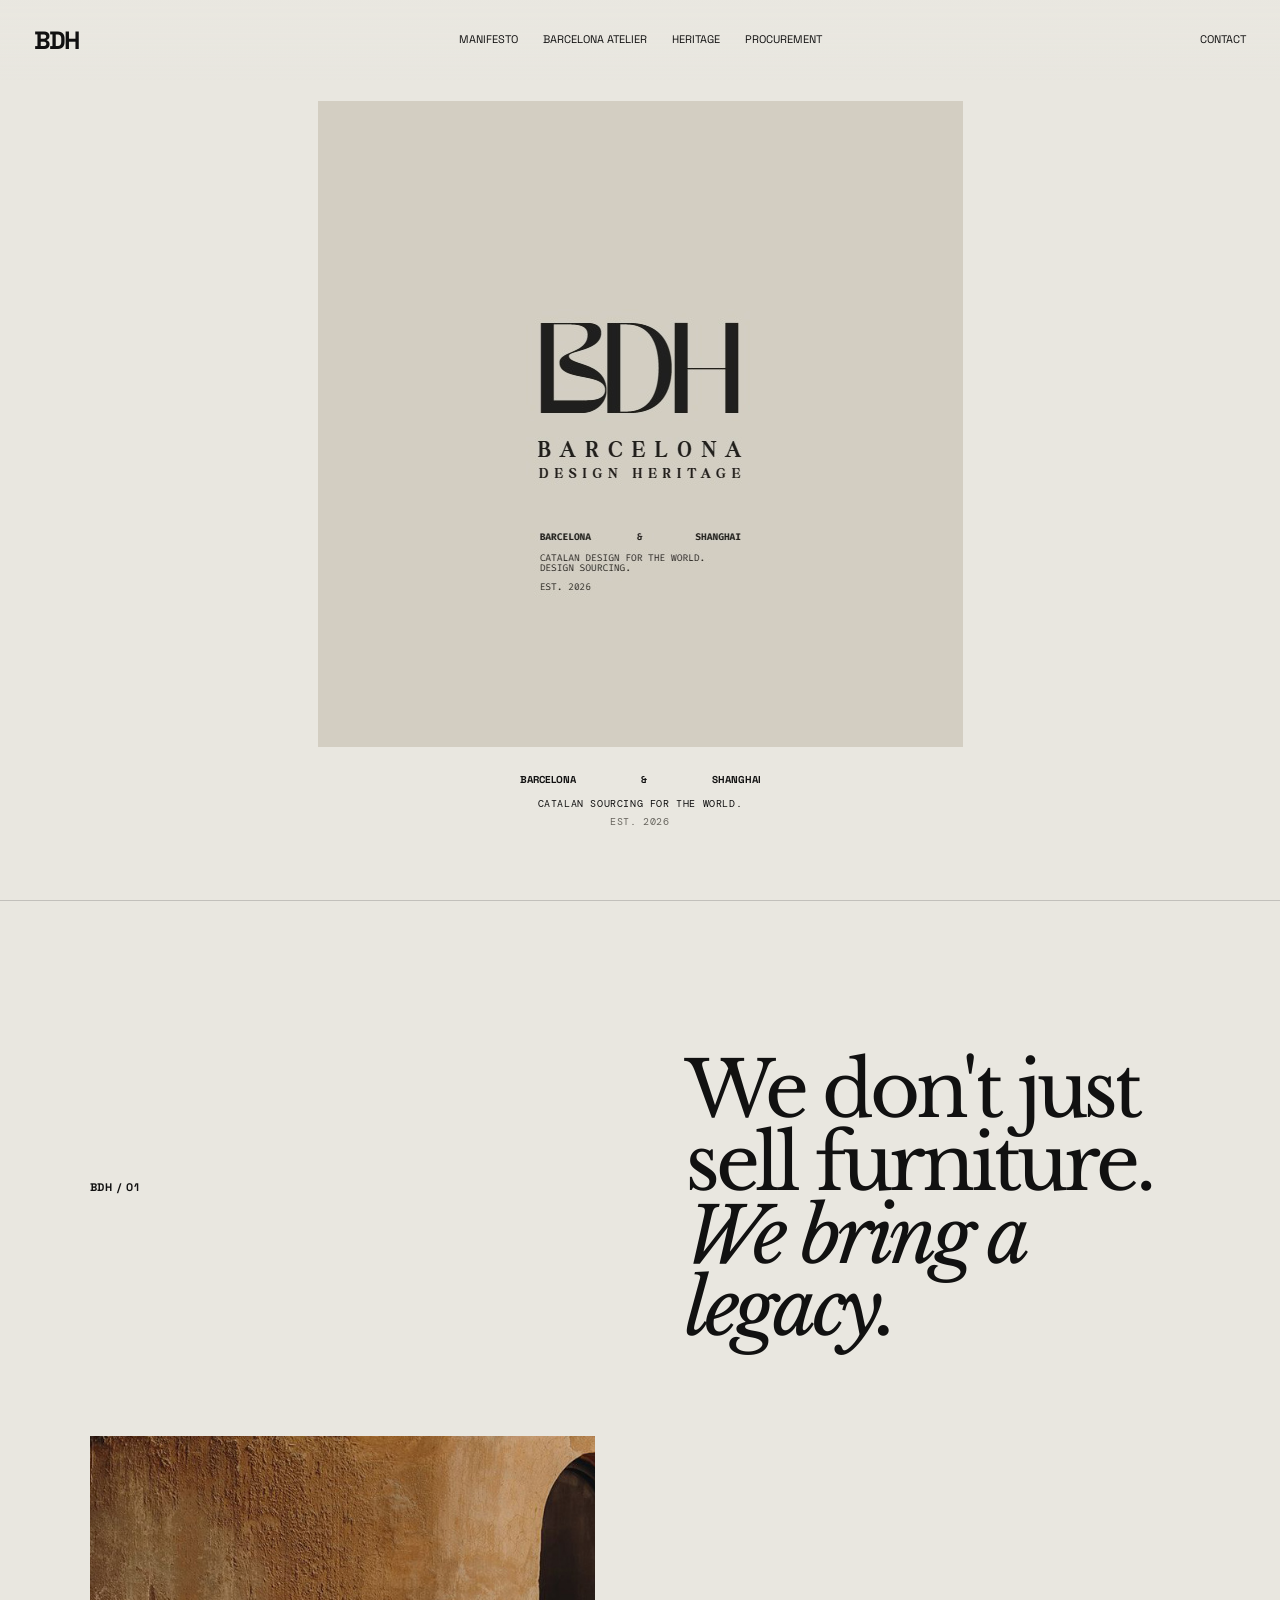
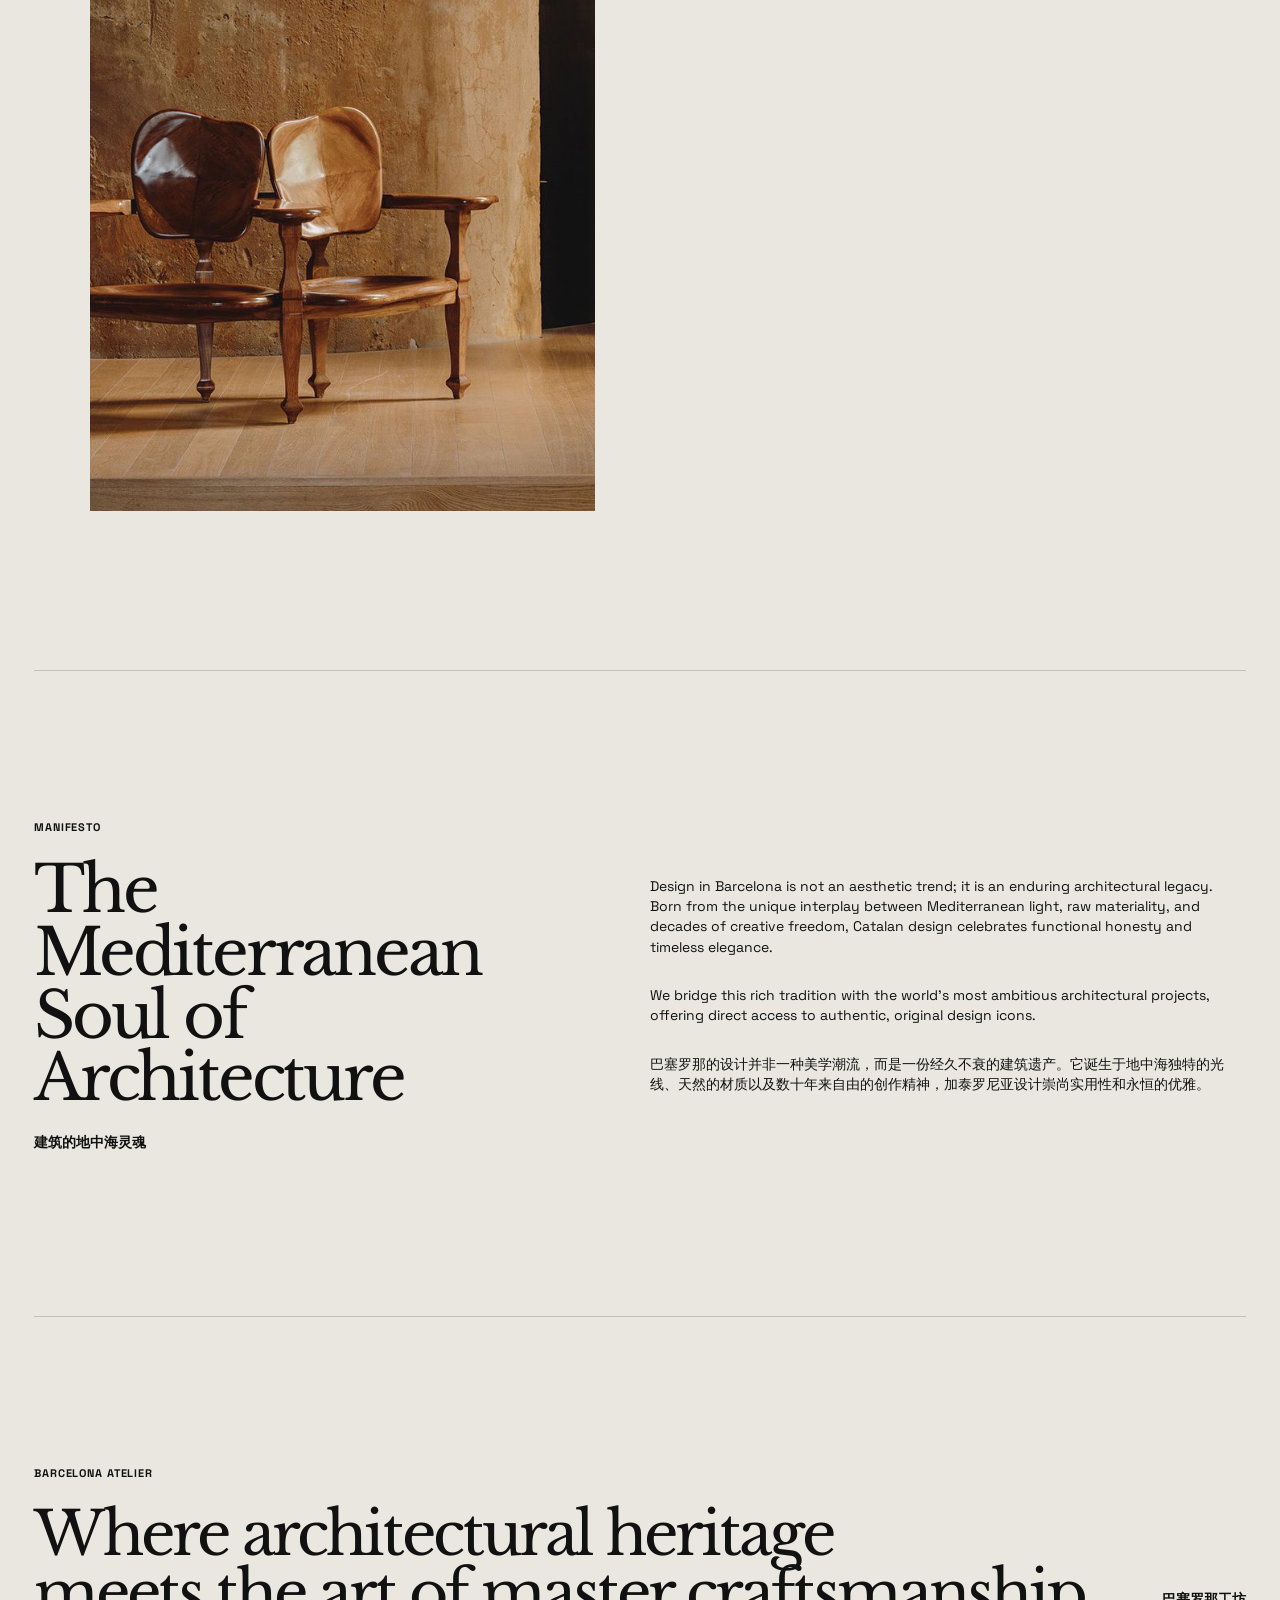
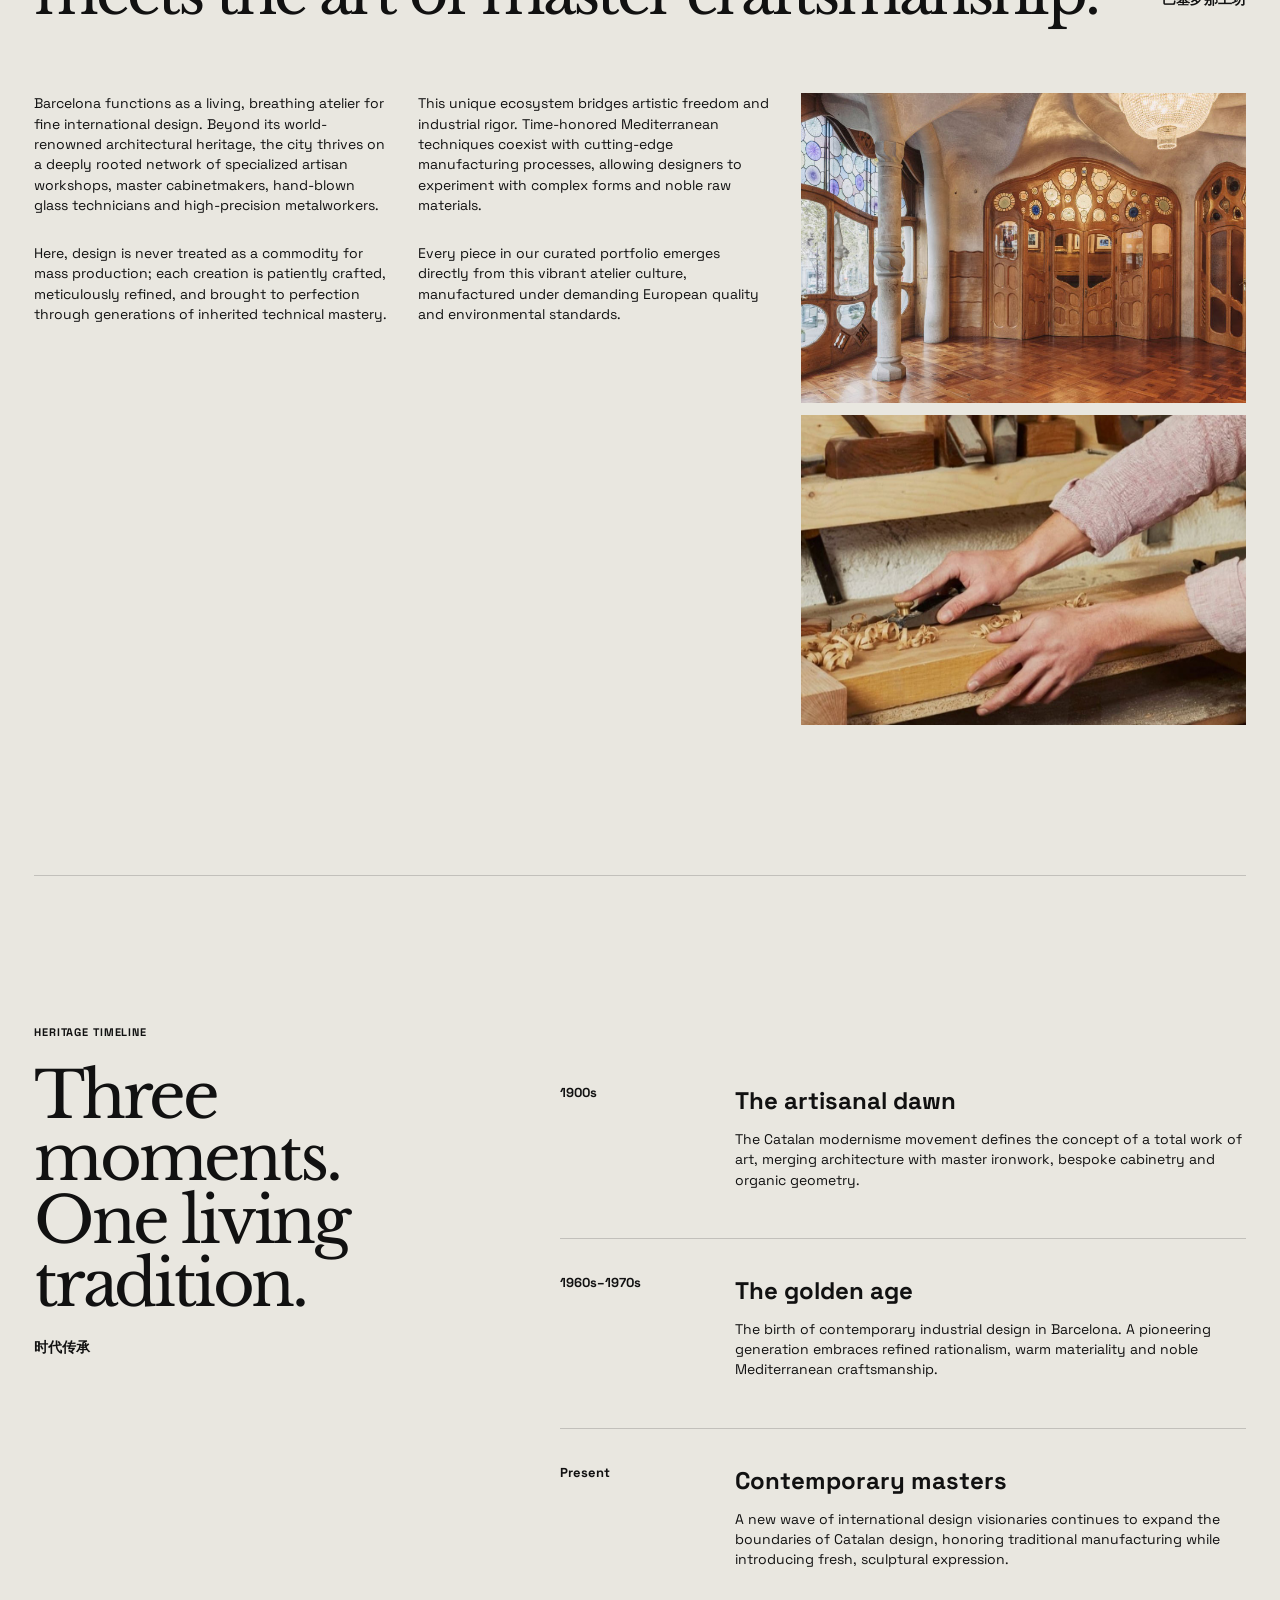
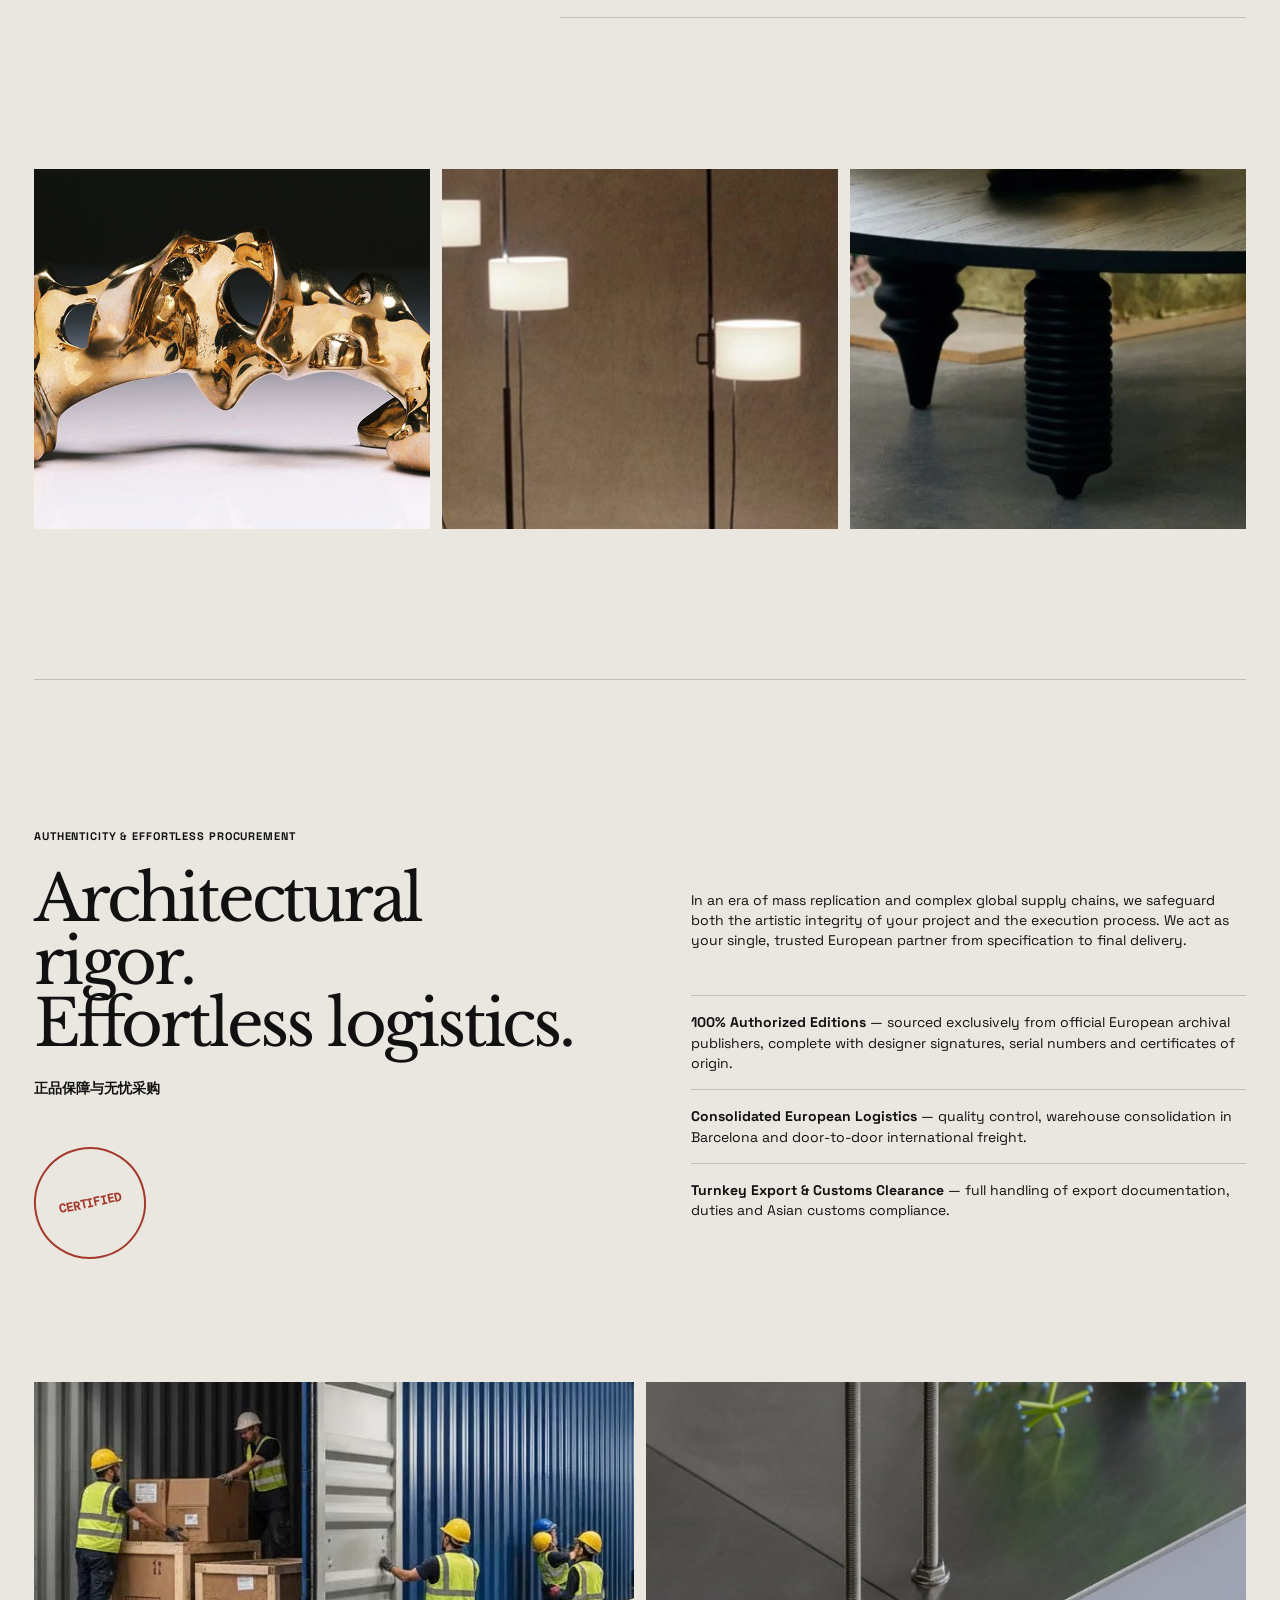
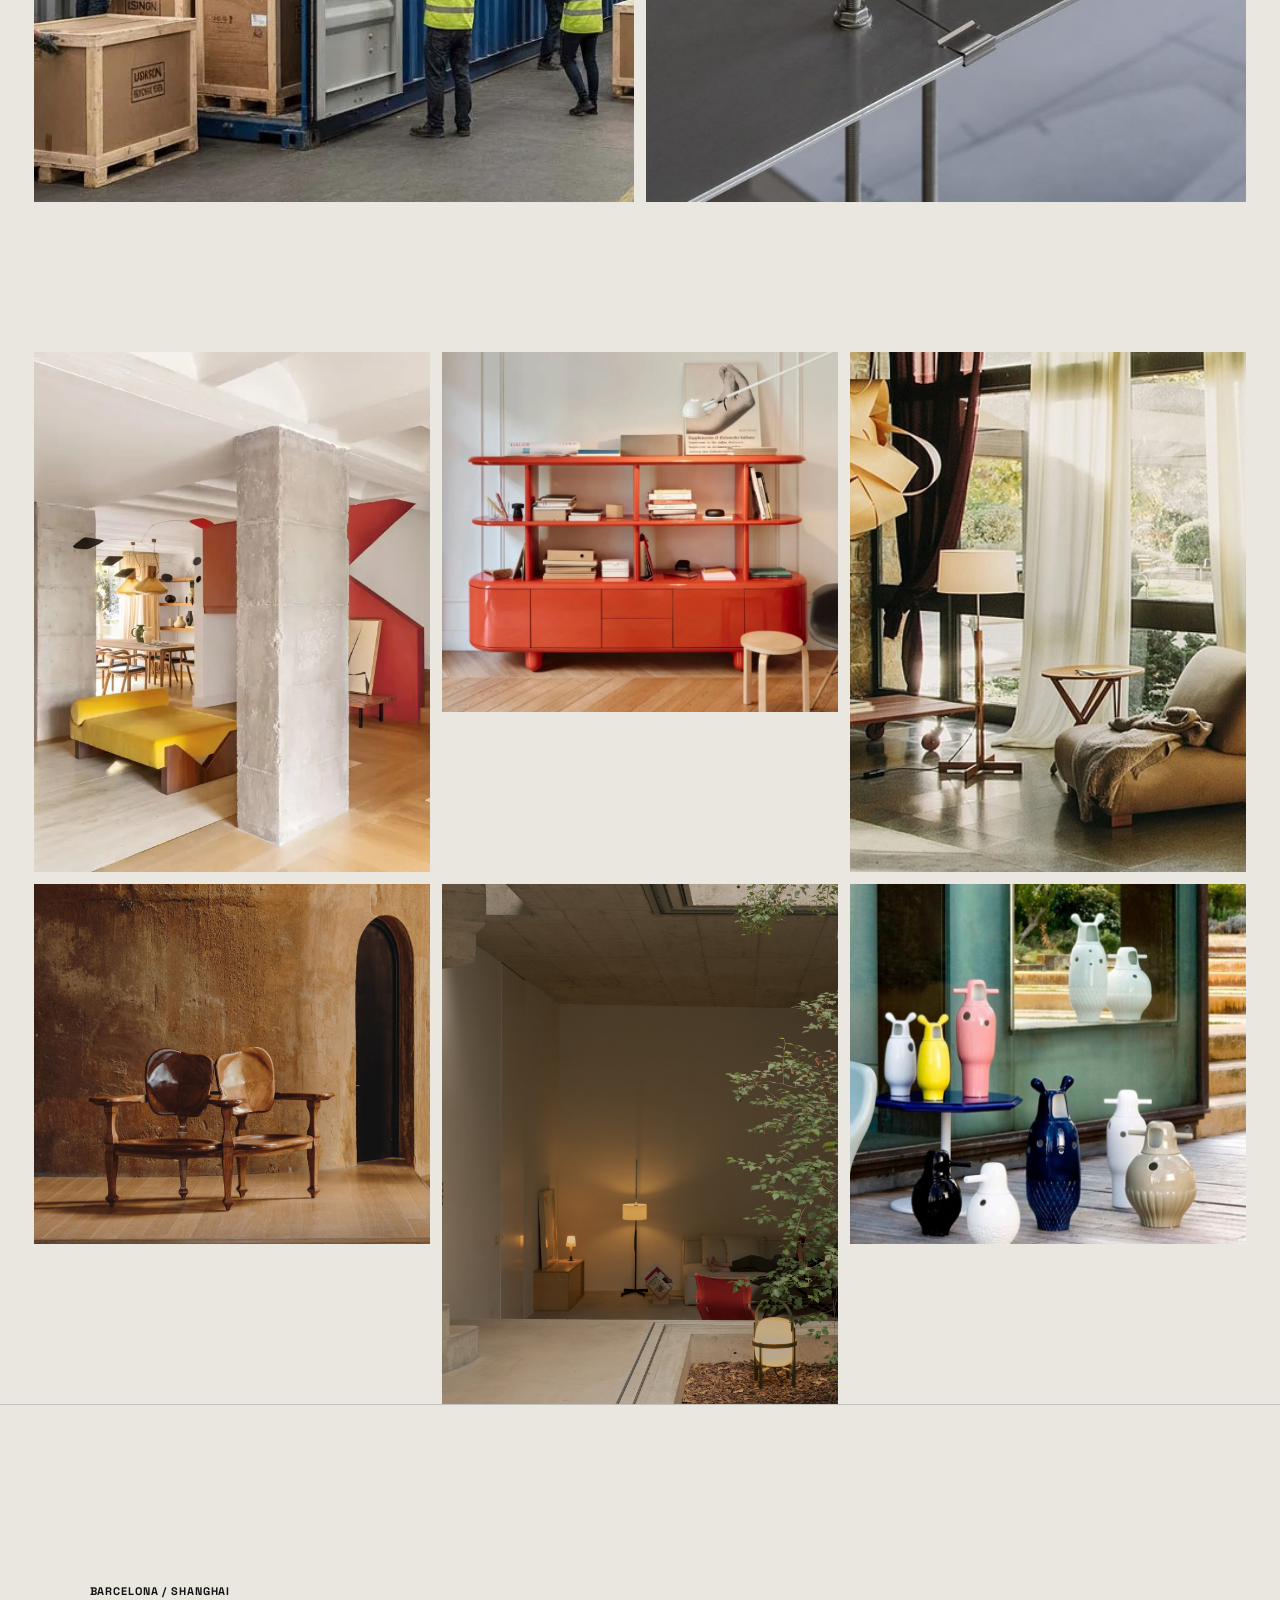
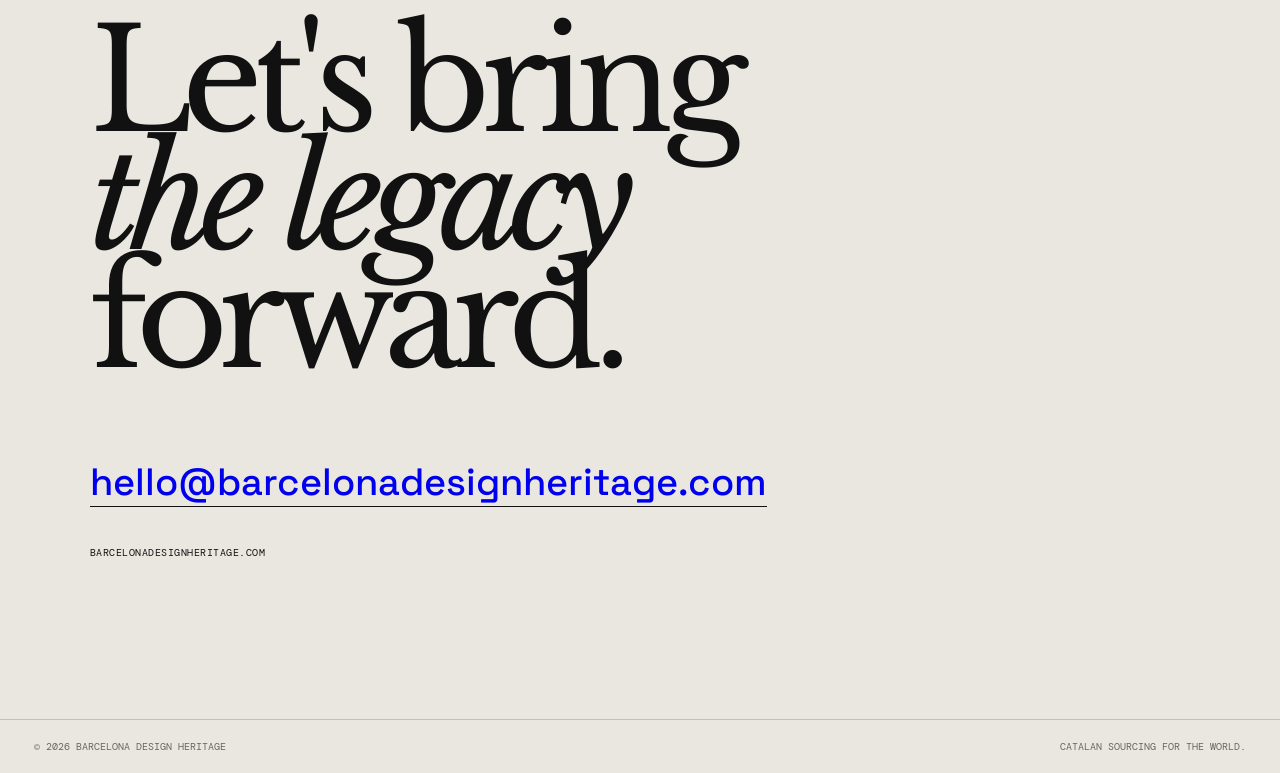
==== index.html @ 16dff4b0 "Add files via upload" ====
<!doctype html>
<html lang="en">
<head>
<meta charset="utf-8">
<meta name="viewport" content="width=device-width, initial-scale=1">
<meta name="description" content="Barcelona Design Heritage — Catalan sourcing for the world.">
<title>Barcelona Design Heritage</title>
<link rel="preconnect" href="https://fonts.googleapis.com">
<link rel="preconnect" href="https://fonts.gstatic.com" crossorigin>
<link href="https://fonts.googleapis.com/css2?family=DM+Mono:wght@400;500&family=Libre+Baskerville:wght@400&family=Space+Grotesk:wght@400;500;700&display=swap" rel="stylesheet">
<link rel="stylesheet" href="style.css">
</head>
<body>
<header class="nav">
  <a href="#top" class="nav-logo">BDH</a>
  <nav>
    <a href="#manifesto">Manifesto</a>
    <a href="#atelier">Barcelona Atelier</a>
    <a href="#heritage">Heritage</a>
    <a href="#procurement">Procurement</a>
  </nav>
  <a href="#contact" class="nav-contact">Contact</a>
</header>

<main id="top">
  <section class="hero">
    <div class="hero-lockup">
      <img src="images/bdh-logo.jpg" alt="Barcelona Design Heritage">
    </div>
    <div class="hero-meta">
      <span>BARCELONA</span><span>&</span><span>SHANGHAI</span>
    </div>
    <p class="hero-tagline">CATALAN SOURCING FOR THE WORLD.</p>
    <p class="hero-year">EST. 2026</p>
  </section>

  <section class="statement">
    <p class="kicker">BDH / 01</p>
    <h1>We don't just sell furniture.<br><em>We bring a legacy.</em></h1>
    <div class="statement-image">
      <img src="images/chairs.jpg" alt="Historic Catalan furniture in a warm architectural interior">
    </div>
  </section>

  <section id="manifesto" class="section split">
    <div class="section-title">
      <p class="kicker">MANIFESTO</p>
      <h2>The Mediterranean<br>Sou<span>l</span> of Architecture</h2>
      <p class="cn-title">建筑的地中海灵魂</p>
    </div>
    <div class="body-copy">
      <p>Design in Barcelona is not an aesthetic trend; it is an enduring architectural legacy. Born from the unique interplay between Mediterranean light, raw materiality, and decades of creative freedom, Catalan design celebrates functional honesty and timeless elegance.</p>
      <p>We bridge this rich tradition with the world's most ambitious architectural projects, offering direct access to authentic, original design icons.</p>
      <p class="cn">巴塞罗那的设计并非一种美学潮流，而是一份经久不衰的建筑遗产。它诞生于地中海独特的光线、天然的材质以及数十年来自由的创作精神，加泰罗尼亚设计崇尚实用性和永恒的优雅。</p>
    </div>
  </section>

  <section id="atelier" class="section atelier">
    <div class="atelier-head">
      <div>
        <p class="kicker">BARCELONA ATELIER</p>
        <h2>Where architectural heritage<br>meets the art of master craftsmanship.</h2>
      </div>
      <p class="cn-title">巴塞罗那工坊</p>
    </div>
    <div class="atelier-grid">
      <div class="atelier-copy">
        <p>Barcelona functions as a living, breathing atelier for fine international design. Beyond its world-renowned architectural heritage, the city thrives on a deeply rooted network of specialized artisan workshops, master cabinetmakers, hand-blown glass technicians and high-precision metalworkers.</p>
        <p>Here, design is never treated as a commodity for mass production; each creation is patiently crafted, meticulously refined, and brought to perfection through generations of inherited technical mastery.</p>
      </div>
      <div class="atelier-copy">
        <p>This unique ecosystem bridges artistic freedom and industrial rigor. Time-honored Mediterranean techniques coexist with cutting-edge manufacturing processes, allowing designers to experiment with complex forms and noble raw materials.</p>
        <p>Every piece in our curated portfolio emerges directly from this vibrant atelier culture, manufactured under demanding European quality and environmental standards.</p>
      </div>
      <div class="atelier-images">
        <img src="images/atelier.jpg" alt="Barcelona architectural heritage">
        <img src="images/craftsmanship.jpg" alt="Traditional woodworking craftsmanship">
      </div>
    </div>
  </section>

  <section id="heritage" class="section heritage">
    <div class="section-title">
      <p class="kicker">HERITAGE TIMELINE</p>
      <h2>Three moments.<br>One living tradition.</h2>
      <p class="cn-title">时代传承</p>
    </div>
    <div class="timeline">
      <article><strong>1900s</strong><div><h3>The artisanal dawn</h3><p>The Catalan modernisme movement defines the concept of a total work of art, merging architecture with master ironwork, bespoke cabinetry and organic geometry.</p></div></article>
      <article><strong>1960s–1970s</strong><div><h3>The golden age</h3><p>The birth of contemporary industrial design in Barcelona. A pioneering generation embraces refined rationalism, warm materiality and noble Mediterranean craftsmanship.</p></div></article>
      <article><strong>Present</strong><div><h3>Contemporary masters</h3><p>A new wave of international design visionaries continues to expand the boundaries of Catalan design, honoring traditional manufacturing while introducing fresh, sculptural expression.</p></div></article>
    </div>
    <div class="heritage-images">
      <img src="images/heritage-gold.jpg" alt="Sculptural contemporary design">
      <img src="images/heritage-lamps.jpg" alt="Classic Barcelona lighting">
      <img src="images/heritage-table.jpg" alt="Contemporary Catalan furniture">
    </div>
  </section>

  <section id="procurement" class="section procurement">
    <div class="procurement-title">
      <p class="kicker">AUTHENTICITY & EFFORTLESS PROCUREMENT</p>
      <h2>Architectural rigor.<br>Effortless logistics.</h2>
      <p class="cn-title">正品保障与无忧采购</p>
      <span class="certified">CERTIFIED</span>
    </div>
    <div class="procurement-copy">
      <p>In an era of mass replication and complex global supply chains, we safeguard both the artistic integrity of your project and the execution process. We act as your single, trusted European partner from specification to final delivery.</p>
      <ul>
        <li><b>100% Authorized Editions</b> — sourced exclusively from official European archival publishers, complete with designer signatures, serial numbers and certificates of origin.</li>
        <li><b>Consolidated European Logistics</b> — quality control, warehouse consolidation in Barcelona and door-to-door international freight.</li>
        <li><b>Turnkey Export & Customs Clearance</b> — full handling of export documentation, duties and Asian customs compliance.</li>
      </ul>
    </div>
    <div class="procurement-images">
      <img src="images/logistics.jpg" alt="International logistics and shipping">
      <img src="images/procurement-detail.jpg" alt="Architectural product detail">
    </div>
  </section>

  <section class="gallery">
    <div class="gallery-item tall"><img src="images/interior-01.jpg" alt="Barcelona interior"></div>
    <div class="gallery-item"><img src="images/interior-04.jpg" alt="Catalan furniture"></div>
    <div class="gallery-item tall"><img src="images/interior-03.jpg" alt="Mediterranean interior"></div>
    <div class="gallery-item"><img src="images/interior-05.jpg" alt="Contemporary interior"></div>
    <div class="gallery-item tall"><img src="images/interior-06.jpg" alt="Residential interior"></div>
    <div class="gallery-item"><img src="images/vases.jpg" alt="Catalan design objects"></div>
  </section>

  <section id="contact" class="contact">
    <p class="kicker">BARCELONA / SHANGHAI</p>
    <h2>Let's bring<br><em>the legacy</em><br>forward.</h2>
    <a class="email" href="mailto:hello@barcelonadesignheritage.com">hello@barcelonadesignheritage.com</a>
    <p class="domain">BARCELONADESIGNHERITAGE.COM</p>
  </section>
</main>

<footer>
  <span>© 2026 Barcelona Design Heritage</span>
  <span>Catalan sourcing for the world.</span>
</footer>
</body>
</html>
---- style.css ----
@import url('https://fonts.googleapis.com/css2?family=DM+Mono:wght@400;500&family=Libre+Baskerville:ital@0;1&family=Space+Grotesk:wght@400;500;700&display=swap');
:root{--paper:#e9e7e0;--ink:#111;--muted:#696760;--line:rgba(17,17,17,.18);--red:#a53a2c;--max:1400px}
*{box-sizing:border-box}html{scroll-behavior:smooth}body{margin:0;background:var(--paper);color:var(--ink);font-family:"Space Grotesk",Arial,sans-serif;font-size:14px;line-height:1.45}.nav{position:fixed;z-index:20;top:0;left:0;right:0;display:grid;grid-template-columns:1fr auto 1fr;align-items:center;padding:22px 34px;font-size:11px;text-transform:uppercase;background:linear-gradient(var(--paper),rgba(233,231,224,.82),transparent)}.nav-logo{font-weight:700;font-size:25px;letter-spacing:-.09em}.nav nav{display:flex;gap:25px}.nav a{color:inherit;text-decoration:none}.nav-contact{justify-self:end}.hero{min-height:100svh;display:flex;flex-direction:column;align-items:center;justify-content:center;padding:80px 24px 50px}.hero-lockup img{display:block;width:min(645px,88vw);mix-blend-mode:multiply}.hero-meta{display:flex;gap:65px;margin-top:26px;font-weight:700;font-size:10px}.hero-tagline,.hero-year{font-family:"DM Mono",monospace;font-size:10px;letter-spacing:.06em;margin:10px 0 0}.hero-year{color:var(--muted);margin-top:3px}.statement{min-height:100svh;padding:12vw 7vw;display:grid;grid-template-columns:1fr 1fr;gap:7vw;align-items:center;border-top:1px solid var(--line)}.kicker{font:700 11px/1.2 "Space Grotesk",sans-serif;letter-spacing:.08em;margin:0 0 25px}.statement h1{font:400 clamp(44px,6vw,92px)/.95 "Libre Baskerville",serif;letter-spacing:-.055em;margin:0}.statement h1 em,.contact h2 em{font-style:italic}.statement-image img{width:100%;height:min(75vh,760px);object-fit:cover}.section{width:min(var(--max),calc(100% - 68px));margin:auto;padding:150px 0;border-top:1px solid var(--line)}.split{display:grid;grid-template-columns:.9fr 1.1fr;gap:10vw}.section-title h2,.atelier-head h2,.procurement-title h2{font:400 clamp(42px,5vw,74px)/.98 "Libre Baskerville",serif;letter-spacing:-.05em;margin:0}.cn-title{font-weight:700;margin-top:22px}.body-copy{max-width:660px;padding-top:55px}.body-copy p,.atelier-copy p,.procurement-copy p{margin:0 0 28px}.cn{font-family:Arial,sans-serif}.atelier-head{display:flex;justify-content:space-between;gap:30px;align-items:flex-end;margin-bottom:70px}.atelier-head h2{font-size:clamp(40px,4.7vw,70px)}.atelier-grid{display:grid;grid-template-columns:1fr 1fr 1.25fr;gap:28px}.atelier-images{display:grid;gap:12px}.atelier-images img{width:100%;height:310px;object-fit:cover}.heritage{display:grid;grid-template-columns:.75fr 1.25fr;gap:9vw}.timeline{padding-top:58px}.timeline article{display:grid;grid-template-columns:150px 1fr;gap:25px;padding:0 0 48px;border-bottom:1px solid var(--line);margin-bottom:35px}.timeline strong{font-size:13px}.timeline h3{font-size:24px;margin:0 0 10px}.timeline p{margin:0;max-width:650px}.heritage-images{grid-column:1/-1;display:grid;grid-template-columns:1fr 1fr 1fr;gap:12px}.heritage-images img{width:100%;height:360px;object-fit:cover}.procurement{display:grid;grid-template-columns:1fr 1fr;gap:8vw;position:relative}.procurement-title{position:relative}.procurement-copy{padding-top:60px}.procurement-copy ul{list-style:none;padding:0;margin:45px 0 0}.procurement-copy li{padding:16px 0;border-top:1px solid var(--line)}.certified{display:inline-grid;place-items:center;border:2px solid var(--red);color:var(--red);width:112px;height:112px;border-radius:50%;font:700 12px "DM Mono",monospace;transform:rotate(-12deg);margin-top:35px}.procurement-images{grid-column:1/-1;display:grid;grid-template-columns:1fr 1fr;gap:12px;margin-top:20px}.procurement-images img{width:100%;height:420px;object-fit:cover}.gallery{display:grid;grid-template-columns:repeat(3,1fr);gap:12px;padding:0 34px}.gallery-item img{width:100%;height:360px;object-fit:cover;display:block}.gallery-item.tall img{height:520px}.contact{padding:180px 7vw 150px;border-top:1px solid var(--line)}.contact h2{font:400 clamp(68px,11vw,165px)/.84 "Libre Baskerville",serif;letter-spacing:-.07em;margin:0 0 80px}.email{font:500 clamp(20px,3vw,38px) "Space Grotesk",sans-serif;text-decoration:none;border-bottom:1px solid var(--ink)}.domain{font:10px "DM Mono",monospace;margin-top:40px;letter-spacing:.05em}footer{display:flex;justify-content:space-between;border-top:1px solid var(--line);padding:20px 34px;font:10px "DM Mono",monospace;color:var(--muted);text-transform:uppercase}
@media(max-width:800px){.nav{grid-template-columns:1fr auto;padding:17px 18px}.nav nav{display:none}.statement,.split,.heritage,.procurement{grid-template-columns:1fr}.statement{padding:100px 18px;min-height:auto}.statement-image{order:2}.statement-image img{height:70vh}.section{width:calc(100% - 36px);padding:100px 0}.body-copy,.procurement-copy{padding-top:35px}.atelier-grid{grid-template-columns:1fr}.atelier-head{display:block;margin-bottom:45px}.atelier-images{grid-row:auto}.heritage-images{grid-template-columns:1fr 1fr}.heritage-images img{height:280px}.heritage-images img:last-child{grid-column:1/-1;height:360px}.procurement-images{grid-template-columns:1fr}.procurement-images img{height:300px}.gallery{grid-template-columns:1fr 1fr;padding:0 18px}.gallery-item img,.gallery-item.tall img{height:300px}.contact{padding:120px 18px}.contact h2{margin-bottom:55px}footer{padding:18px;display:block}footer span{display:block;margin:4px 0}}
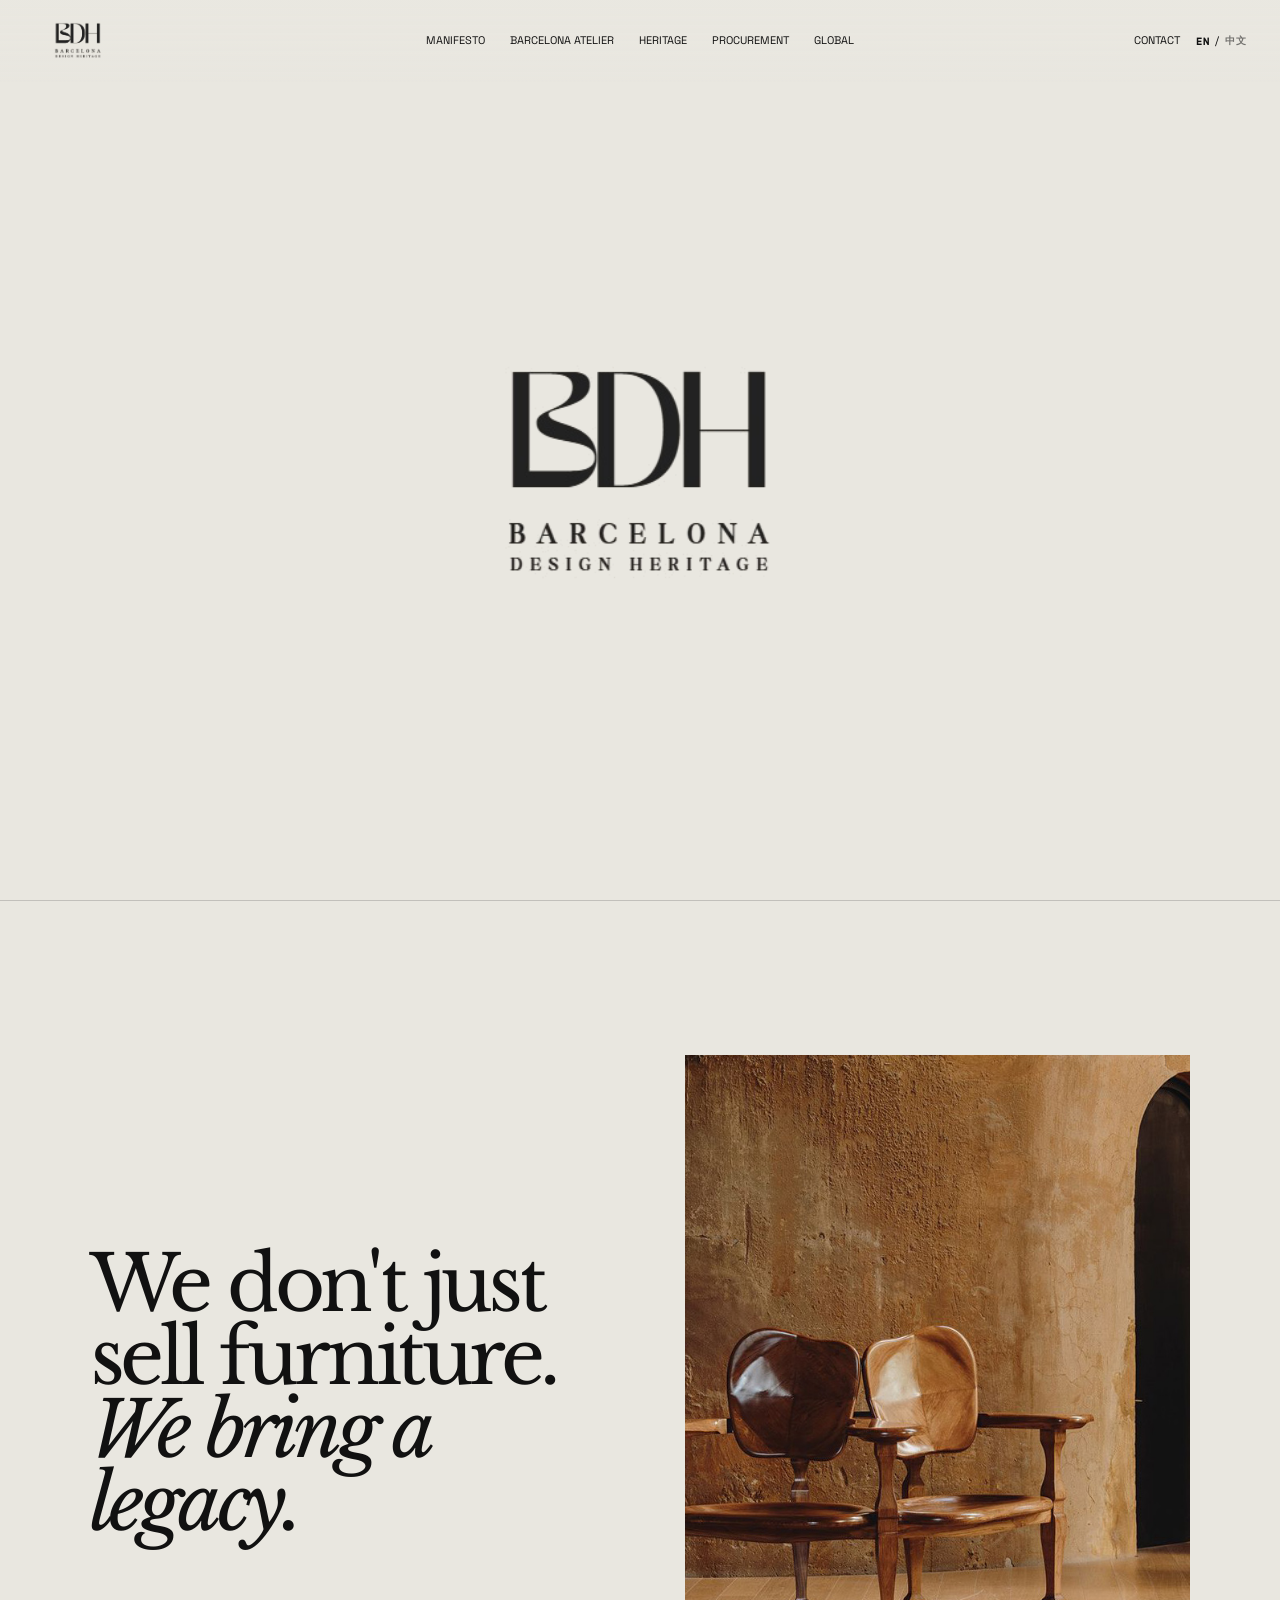
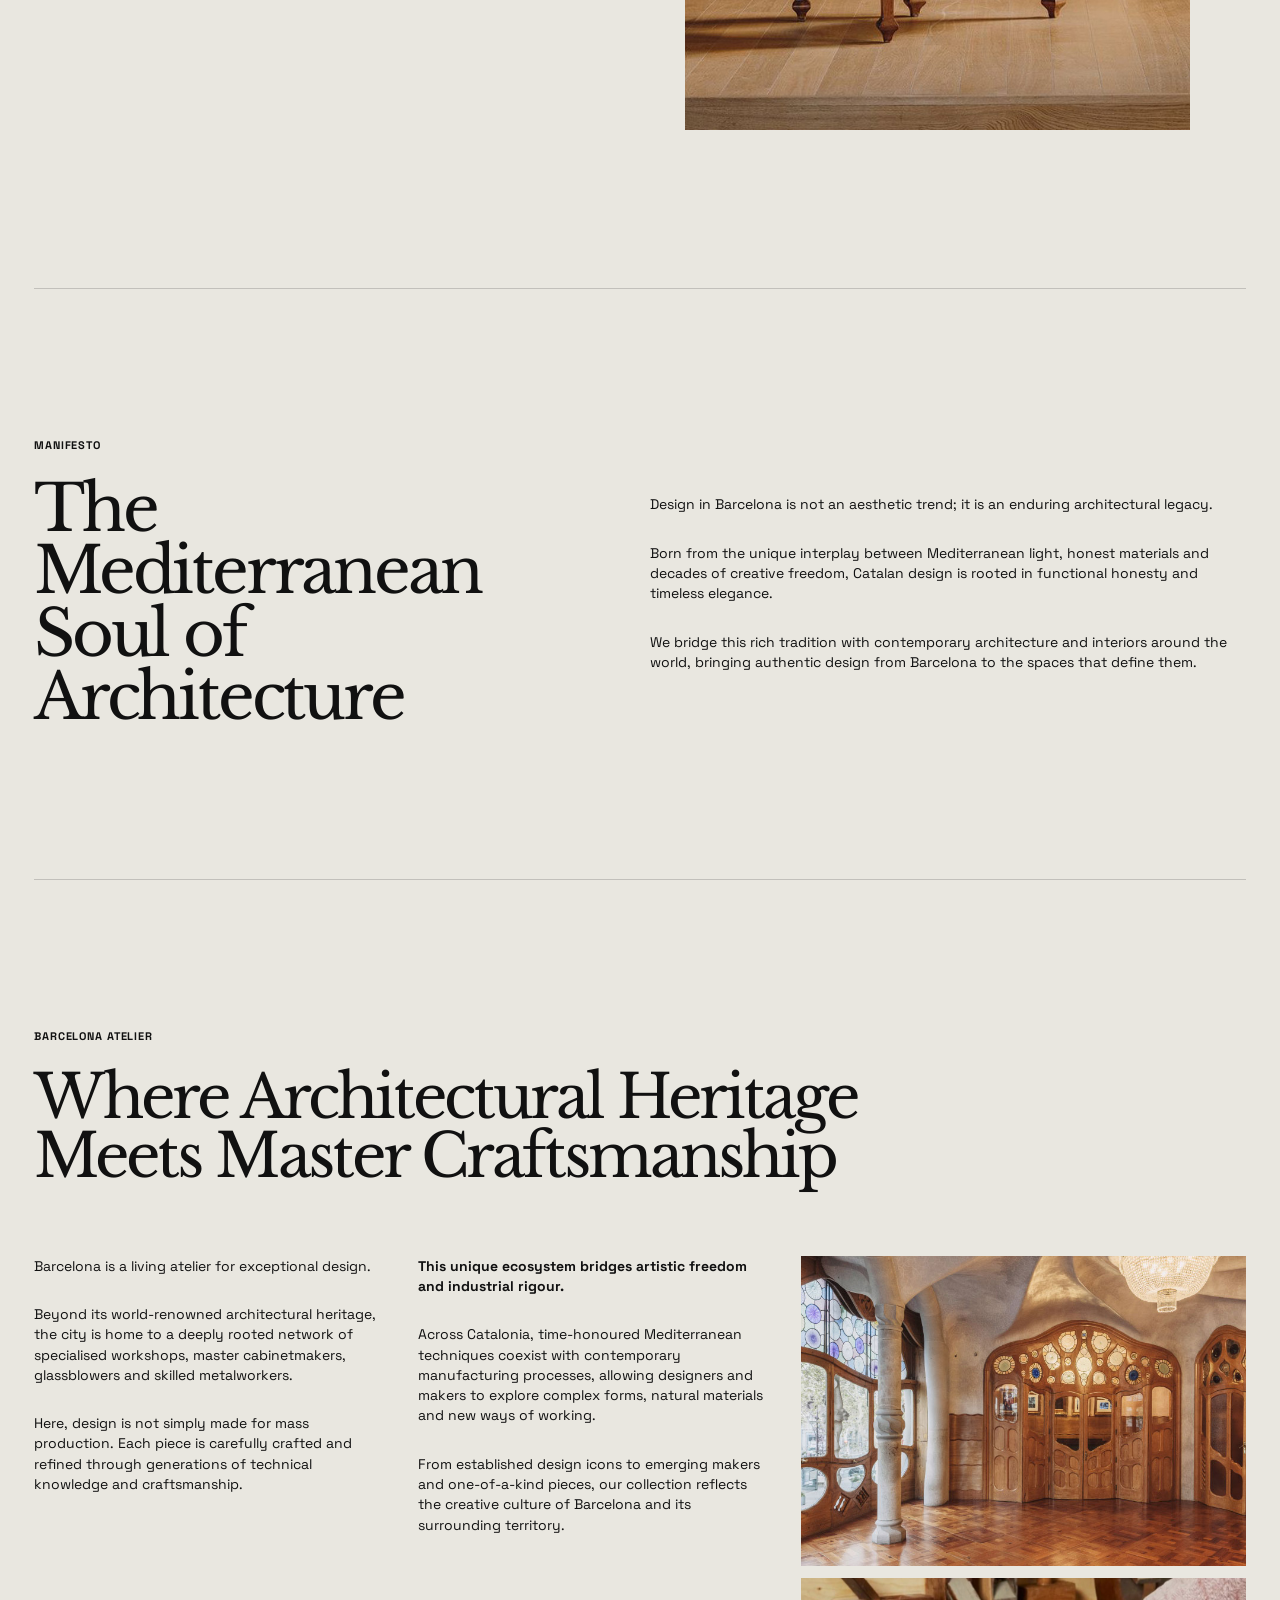
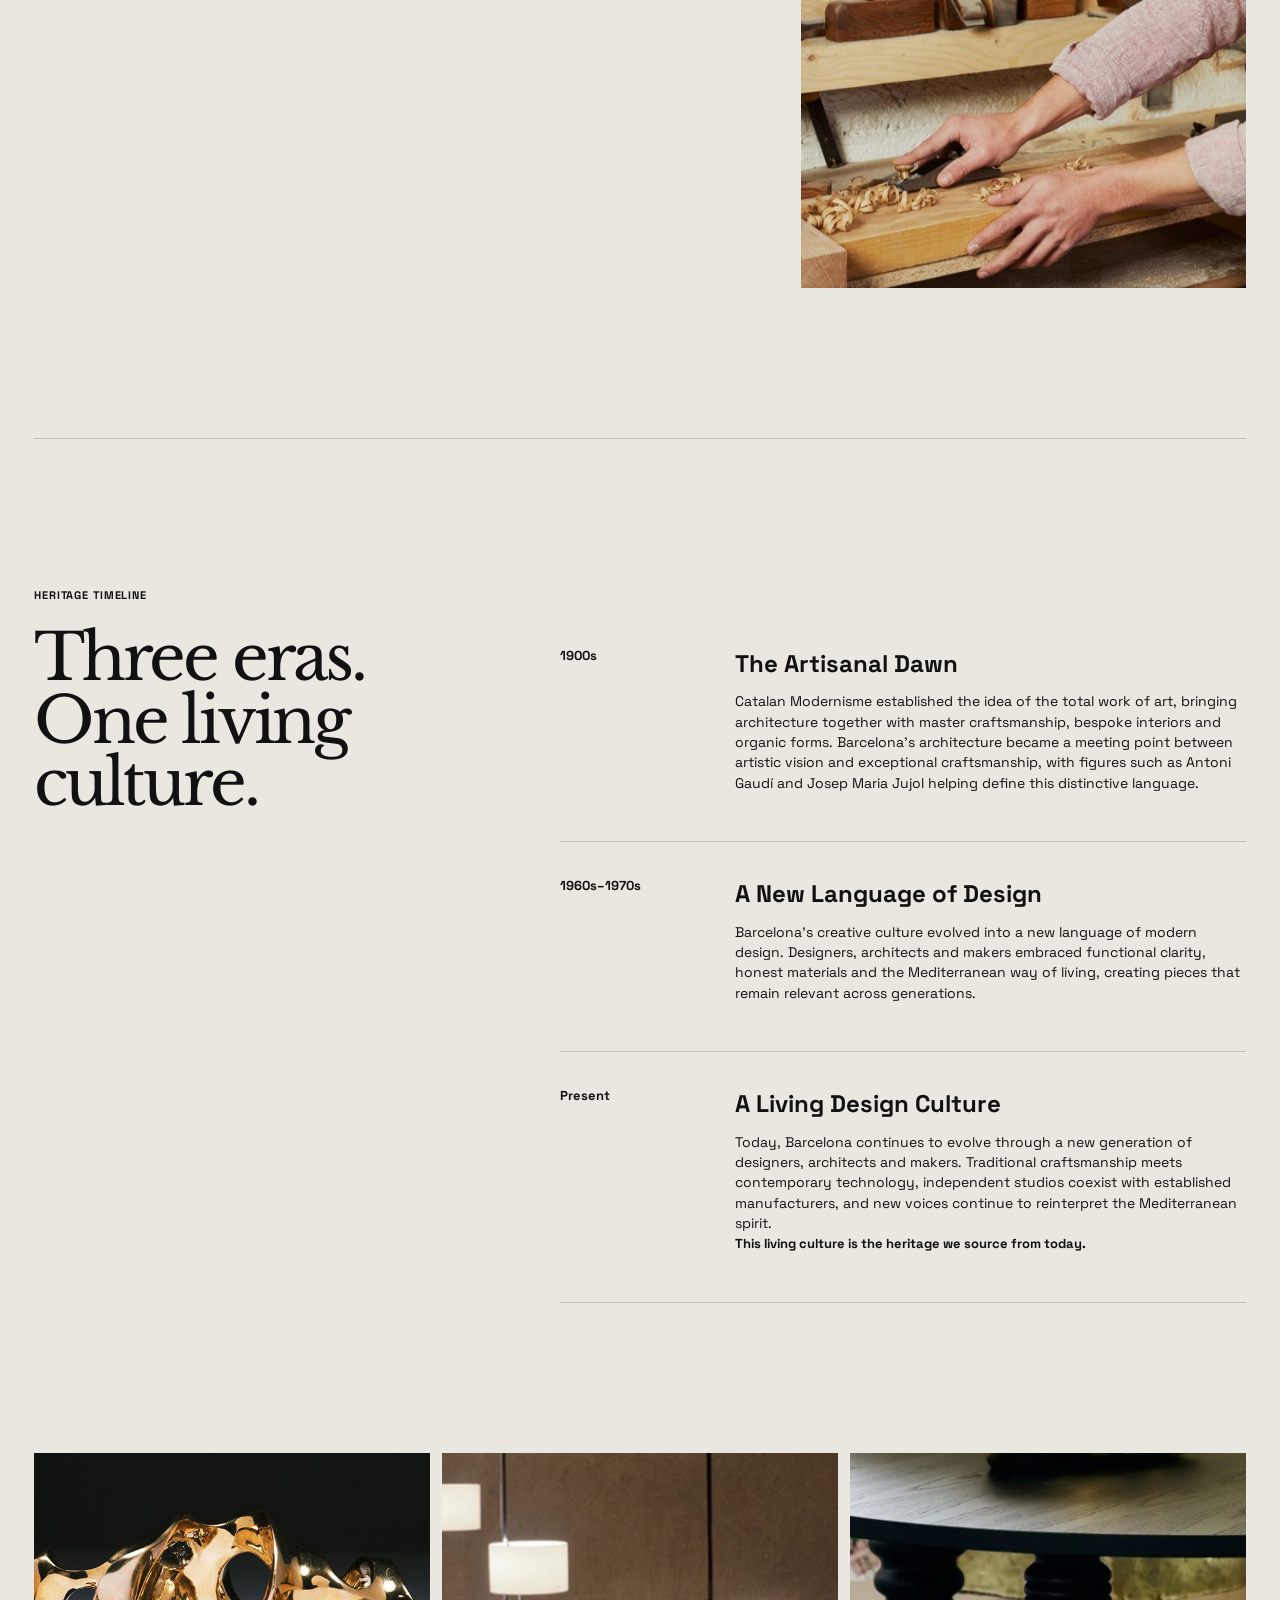
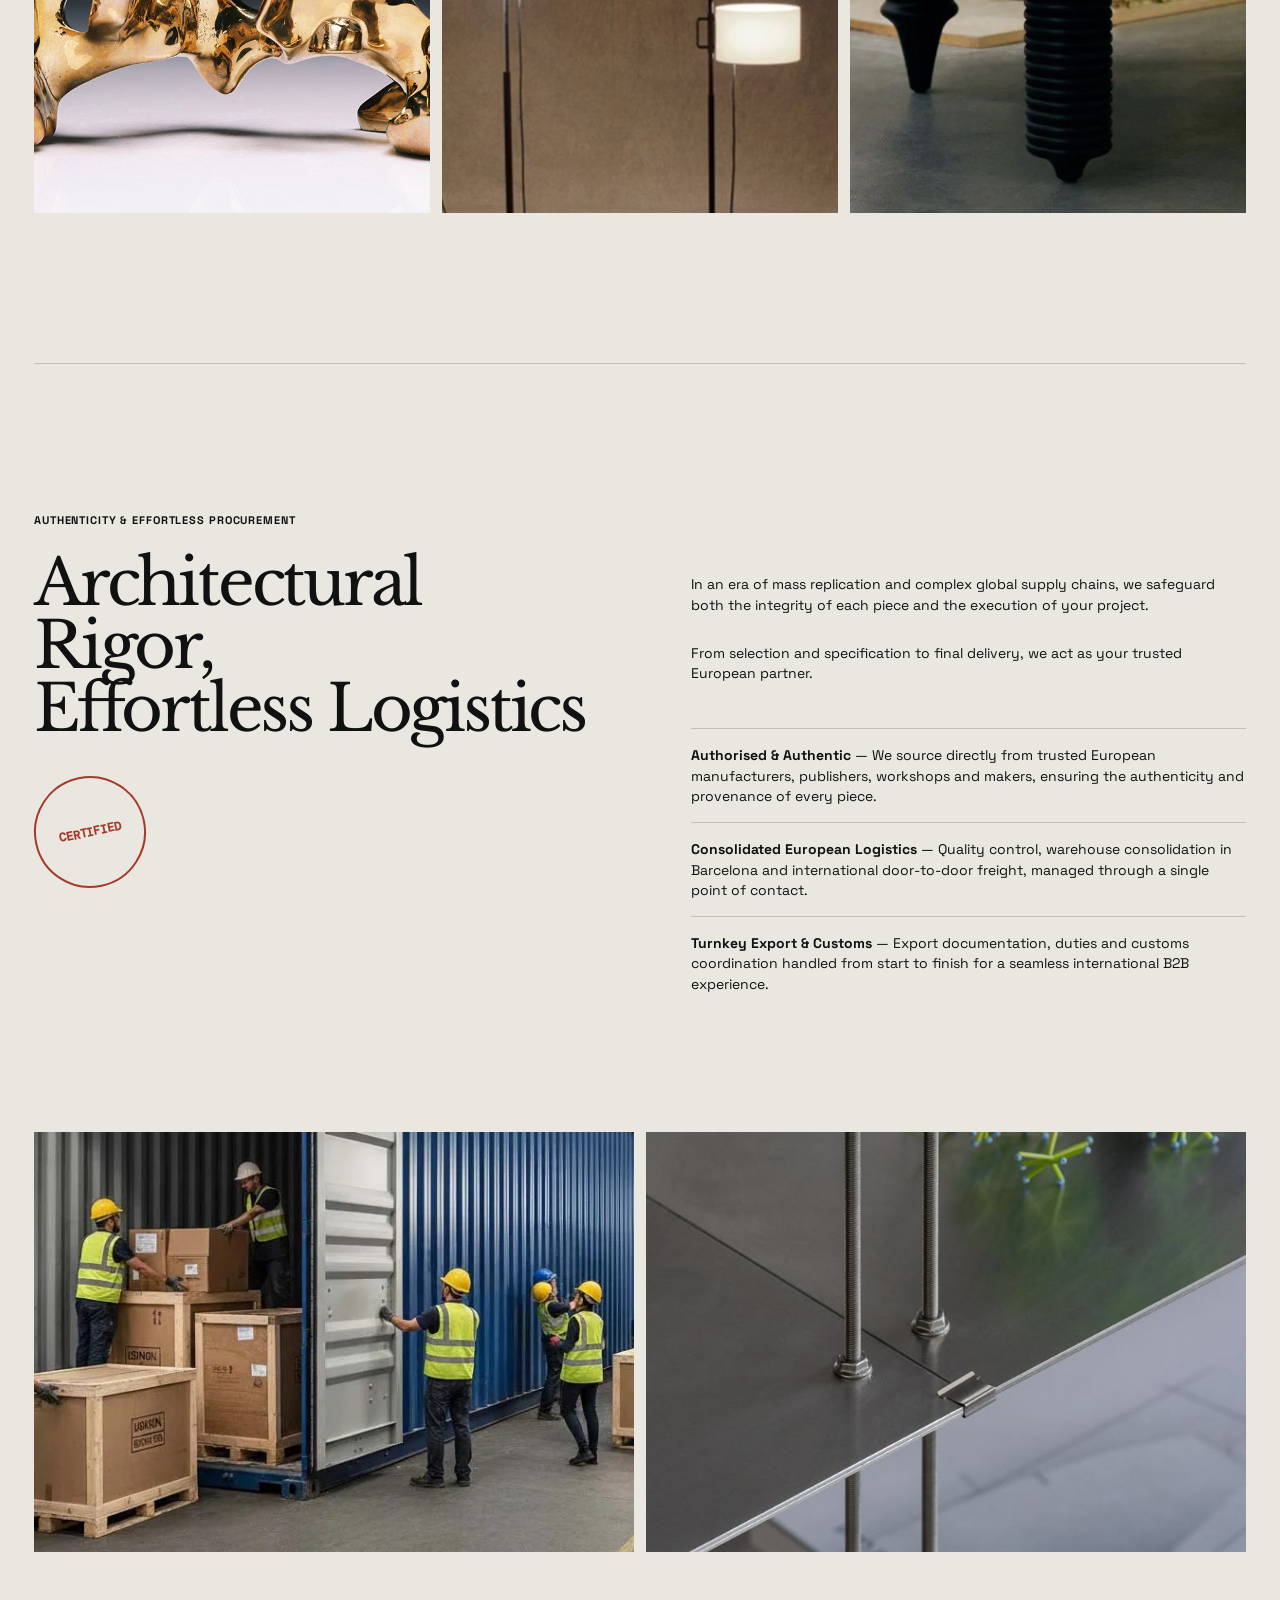
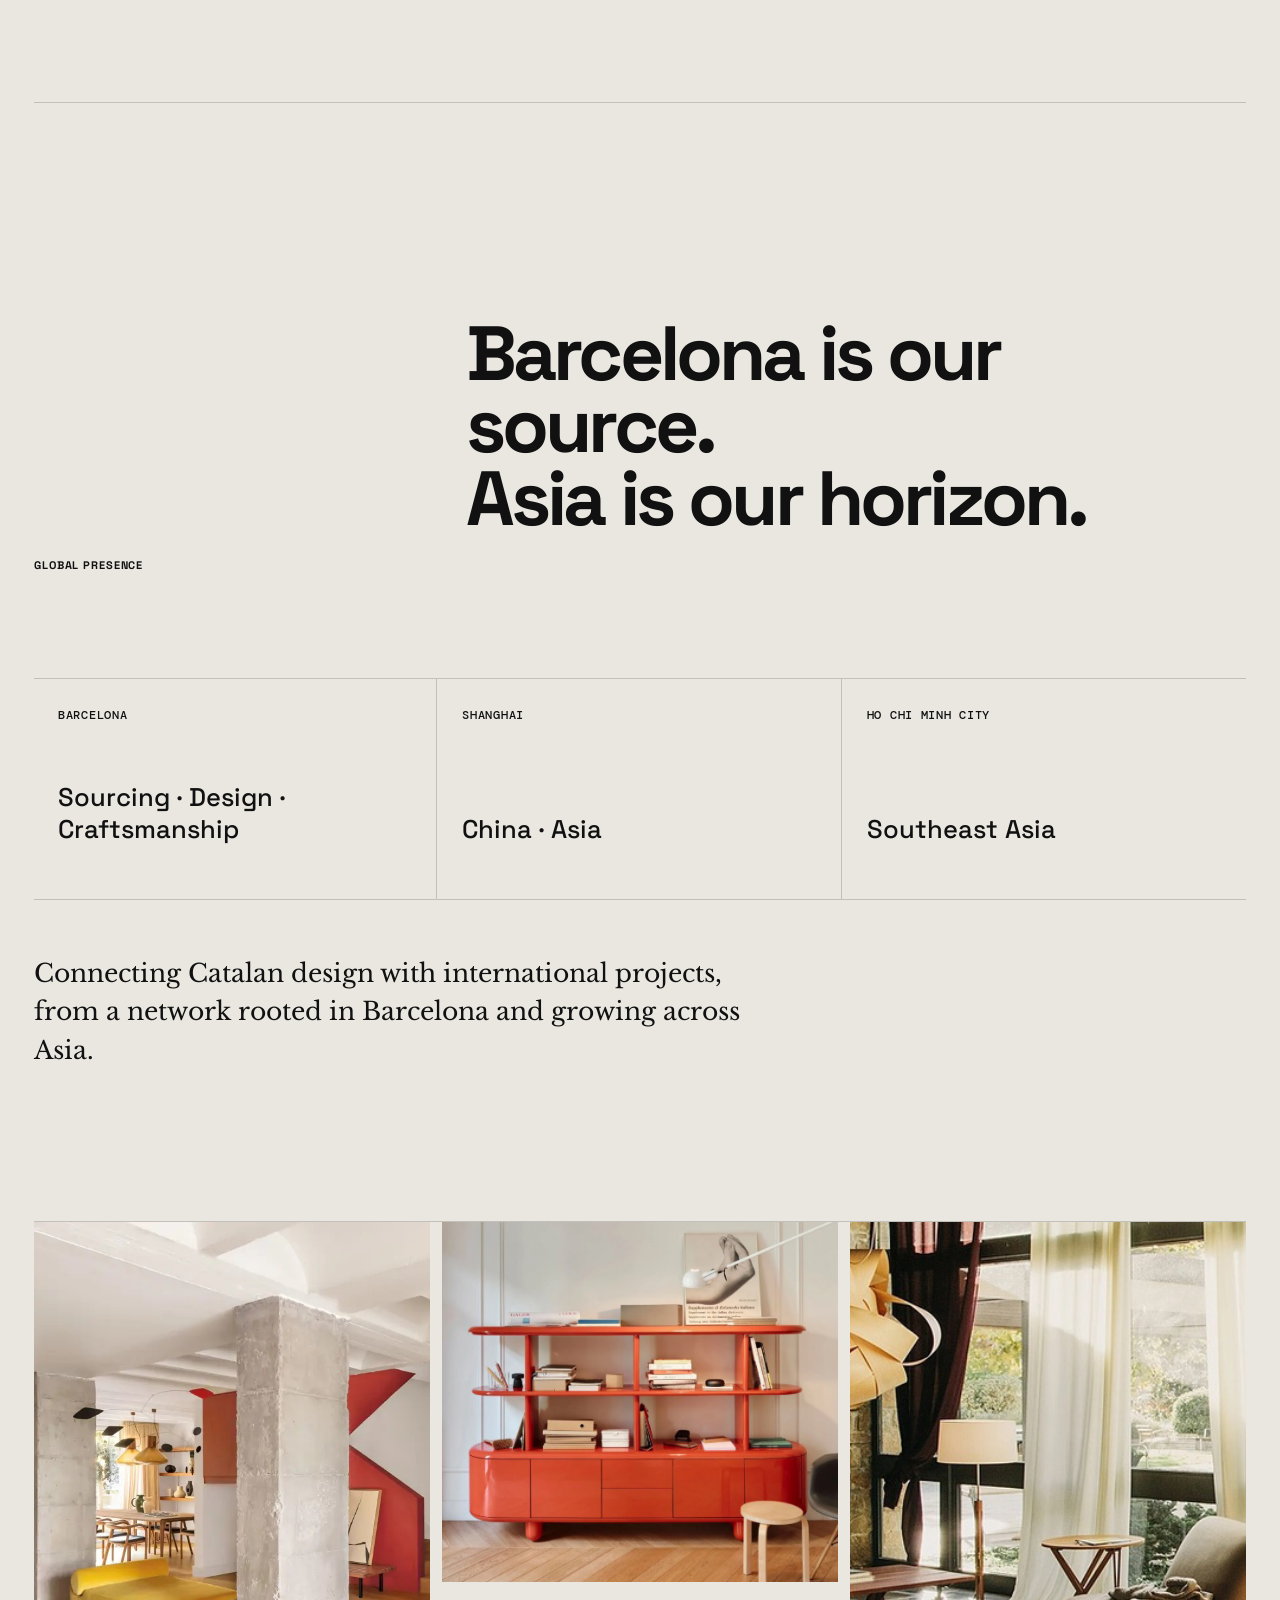
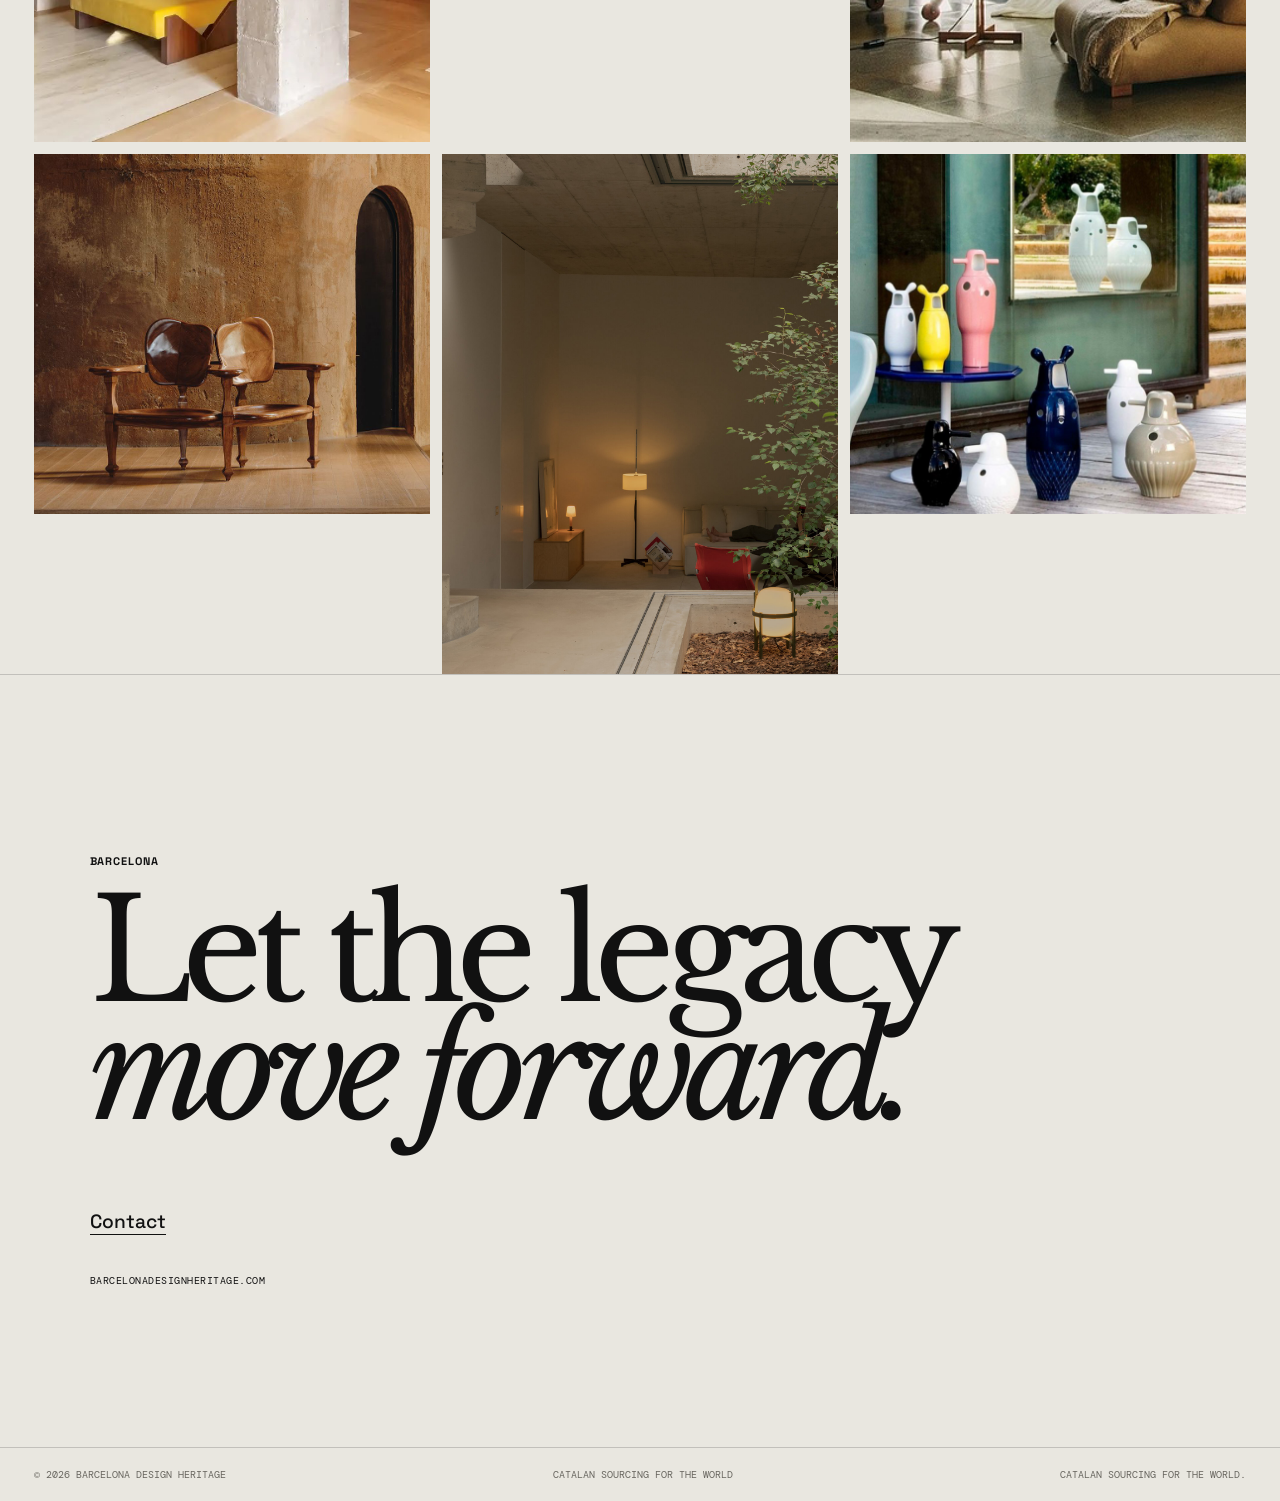
==== commit bc2047fd: "Add files via upload" ====
--- a/index.html
+++ b/index.html
@@ -9,33 +9,26 @@
 <link rel="preconnect" href="https://fonts.gstatic.com" crossorigin>
 <link href="https://fonts.googleapis.com/css2?family=DM+Mono:wght@400;500&family=Libre+Baskerville:wght@400&family=Space+Grotesk:wght@400;500;700&display=swap" rel="stylesheet">
 <link rel="stylesheet" href="style.css">
+<link rel="icon" type="image/png" href="images/favicon.png">
 </head>
 <body>
 <header class="nav">
-  <a href="#top" class="nav-logo">BDH</a>
+  <a href="#top" class="nav-logo"><img src="images/bdh-lockup.png" alt="Barcelona Design Heritage"></a>
   <nav>
     <a href="#manifesto">Manifesto</a>
     <a href="#atelier">Barcelona Atelier</a>
     <a href="#heritage">Heritage</a>
-    <a href="#procurement">Procurement</a>
+    <a href="#procurement">Procurement</a><a href="#global">Global</a>
   </nav>
-  <a href="#contact" class="nav-contact">Contact</a>
+  <div class="nav-actions"><a href="#contact" class="nav-contact">Contact</a><span class="lang"><span class="active">EN</span><span>/</span><a href="zh.html">中文</a></span></div>
 </header>
 
 <main id="top">
   <section class="hero">
-    <div class="hero-lockup">
-      <img src="images/bdh-logo.jpg" alt="Barcelona Design Heritage">
-    </div>
-    <div class="hero-meta">
-      <span>BARCELONA</span><span>&</span><span>SHANGHAI</span>
-    </div>
-    <p class="hero-tagline">CATALAN SOURCING FOR THE WORLD.</p>
-    <p class="hero-year">EST. 2026</p>
+    <img class="hero-lockup" src="images/bdh-lockup.png" alt="Barcelona Design Heritage">
   </section>
 
   <section class="statement">
-    <p class="kicker">BDH / 01</p>
     <h1>We don't just sell furniture.<br><em>We bring a legacy.</em></h1>
     <div class="statement-image">
       <img src="images/chairs.jpg" alt="Historic Catalan furniture in a warm architectural interior">
@@ -45,13 +38,12 @@
   <section id="manifesto" class="section split">
     <div class="section-title">
       <p class="kicker">MANIFESTO</p>
-      <h2>The Mediterranean<br>Sou<span>l</span> of Architecture</h2>
-      <p class="cn-title">建筑的地中海灵魂</p>
+      <h2>The Mediterranean<br>Soul of Architecture</h2>
     </div>
     <div class="body-copy">
-      <p>Design in Barcelona is not an aesthetic trend; it is an enduring architectural legacy. Born from the unique interplay between Mediterranean light, raw materiality, and decades of creative freedom, Catalan design celebrates functional honesty and timeless elegance.</p>
-      <p>We bridge this rich tradition with the world's most ambitious architectural projects, offering direct access to authentic, original design icons.</p>
-      <p class="cn">巴塞罗那的设计并非一种美学潮流，而是一份经久不衰的建筑遗产。它诞生于地中海独特的光线、天然的材质以及数十年来自由的创作精神，加泰罗尼亚设计崇尚实用性和永恒的优雅。</p>
+      <p>Design in Barcelona is not an aesthetic trend; it is an enduring architectural legacy.</p>
+      <p>Born from the unique interplay between Mediterranean light, honest materials and decades of creative freedom, Catalan design is rooted in functional honesty and timeless elegance.</p>
+      <p>We bridge this rich tradition with contemporary architecture and interiors around the world, bringing authentic design from Barcelona to the spaces that define them.</p>
     </div>
   </section>
 
@@ -59,22 +51,23 @@
     <div class="atelier-head">
       <div>
         <p class="kicker">BARCELONA ATELIER</p>
-        <h2>Where architectural heritage<br>meets the art of master craftsmanship.</h2>
+        <h2>Where Architectural Heritage<br>Meets Master Craftsmanship</h2>
       </div>
-      <p class="cn-title">巴塞罗那工坊</p>
     </div>
     <div class="atelier-grid">
       <div class="atelier-copy">
-        <p>Barcelona functions as a living, breathing atelier for fine international design. Beyond its world-renowned architectural heritage, the city thrives on a deeply rooted network of specialized artisan workshops, master cabinetmakers, hand-blown glass technicians and high-precision metalworkers.</p>
-        <p>Here, design is never treated as a commodity for mass production; each creation is patiently crafted, meticulously refined, and brought to perfection through generations of inherited technical mastery.</p>
+        <p>Barcelona is a living atelier for exceptional design.</p>
+        <p>Beyond its world-renowned architectural heritage, the city is home to a deeply rooted network of specialised workshops, master cabinetmakers, glassblowers and skilled metalworkers.</p>
+        <p>Here, design is not simply made for mass production. Each piece is carefully crafted and refined through generations of technical knowledge and craftsmanship.</p>
       </div>
       <div class="atelier-copy">
-        <p>This unique ecosystem bridges artistic freedom and industrial rigor. Time-honored Mediterranean techniques coexist with cutting-edge manufacturing processes, allowing designers to experiment with complex forms and noble raw materials.</p>
-        <p>Every piece in our curated portfolio emerges directly from this vibrant atelier culture, manufactured under demanding European quality and environmental standards.</p>
+        <p><strong>This unique ecosystem bridges artistic freedom and industrial rigour.</strong></p>
+        <p>Across Catalonia, time-honoured Mediterranean techniques coexist with contemporary manufacturing processes, allowing designers and makers to explore complex forms, natural materials and new ways of working.</p>
+        <p>From established design icons to emerging makers and one-of-a-kind pieces, our collection reflects the creative culture of Barcelona and its surrounding territory.</p>
       </div>
       <div class="atelier-images">
         <img src="images/atelier.jpg" alt="Barcelona architectural heritage">
-        <img src="images/craftsmanship.jpg" alt="Traditional woodworking craftsmanship">
+        <img src="images/craftsmanship.jpg" alt="Traditional craftsmanship">
       </div>
     </div>
   </section>
@@ -82,13 +75,12 @@
   <section id="heritage" class="section heritage">
     <div class="section-title">
       <p class="kicker">HERITAGE TIMELINE</p>
-      <h2>Three moments.<br>One living tradition.</h2>
-      <p class="cn-title">时代传承</p>
+      <h2>Three eras.<br>One living culture.</h2>
     </div>
     <div class="timeline">
-      <article><strong>1900s</strong><div><h3>The artisanal dawn</h3><p>The Catalan modernisme movement defines the concept of a total work of art, merging architecture with master ironwork, bespoke cabinetry and organic geometry.</p></div></article>
-      <article><strong>1960s–1970s</strong><div><h3>The golden age</h3><p>The birth of contemporary industrial design in Barcelona. A pioneering generation embraces refined rationalism, warm materiality and noble Mediterranean craftsmanship.</p></div></article>
-      <article><strong>Present</strong><div><h3>Contemporary masters</h3><p>A new wave of international design visionaries continues to expand the boundaries of Catalan design, honoring traditional manufacturing while introducing fresh, sculptural expression.</p></div></article>
+      <article><strong>1900s</strong><div><h3>The Artisanal Dawn</h3><p>Catalan Modernisme established the idea of the total work of art, bringing architecture together with master craftsmanship, bespoke interiors and organic forms. Barcelona's architecture became a meeting point between artistic vision and exceptional craftsmanship, with figures such as Antoni Gaudí and Josep Maria Jujol helping define this distinctive language.</p></div></article>
+      <article><strong>1960s–1970s</strong><div><h3>A New Language of Design</h3><p>Barcelona's creative culture evolved into a new language of modern design. Designers, architects and makers embraced functional clarity, honest materials and the Mediterranean way of living, creating pieces that remain relevant across generations.</p></div></article>
+      <article><strong>Present</strong><div><h3>A Living Design Culture</h3><p>Today, Barcelona continues to evolve through a new generation of designers, architects and makers. Traditional craftsmanship meets contemporary technology, independent studios coexist with established manufacturers, and new voices continue to reinterpret the Mediterranean spirit.</p><p><strong>This living culture is the heritage we source from today.</strong></p></div></article>
     </div>
     <div class="heritage-images">
       <img src="images/heritage-gold.jpg" alt="Sculptural contemporary design">
@@ -99,23 +91,36 @@
 
   <section id="procurement" class="section procurement">
     <div class="procurement-title">
-      <p class="kicker">AUTHENTICITY & EFFORTLESS PROCUREMENT</p>
-      <h2>Architectural rigor.<br>Effortless logistics.</h2>
-      <p class="cn-title">正品保障与无忧采购</p>
+      <p class="kicker">AUTHENTICITY &amp; EFFORTLESS PROCUREMENT</p>
+      <h2>Architectural Rigor,<br>Effortless Logistics</h2>
       <span class="certified">CERTIFIED</span>
     </div>
     <div class="procurement-copy">
-      <p>In an era of mass replication and complex global supply chains, we safeguard both the artistic integrity of your project and the execution process. We act as your single, trusted European partner from specification to final delivery.</p>
+      <p>In an era of mass replication and complex global supply chains, we safeguard both the integrity of each piece and the execution of your project.</p>
+      <p>From selection and specification to final delivery, we act as your trusted European partner.</p>
       <ul>
-        <li><b>100% Authorized Editions</b> — sourced exclusively from official European archival publishers, complete with designer signatures, serial numbers and certificates of origin.</li>
-        <li><b>Consolidated European Logistics</b> — quality control, warehouse consolidation in Barcelona and door-to-door international freight.</li>
-        <li><b>Turnkey Export & Customs Clearance</b> — full handling of export documentation, duties and Asian customs compliance.</li>
+        <li><b>Authorised &amp; Authentic</b> — We source directly from trusted European manufacturers, publishers, workshops and makers, ensuring the authenticity and provenance of every piece.</li>
+        <li><b>Consolidated European Logistics</b> — Quality control, warehouse consolidation in Barcelona and international door-to-door freight, managed through a single point of contact.</li>
+        <li><b>Turnkey Export &amp; Customs</b> — Export documentation, duties and customs coordination handled from start to finish for a seamless international B2B experience.</li>
       </ul>
     </div>
     <div class="procurement-images">
-      <img src="images/logistics.jpg" alt="International logistics and shipping">
+      <img src="images/logistics.jpg" alt="International logistics and transport">
       <img src="images/procurement-detail.jpg" alt="Architectural product detail">
     </div>
+  </section>
+
+<section id="global" class="section global-presence">
+    <div class="global-intro">
+      <p class="kicker">GLOBAL PRESENCE</p>
+      <h2>Barcelona is our source.<br>Asia is our horizon.</h2>
+    </div>
+    <div class="global-grid">
+      <article><span class="city">BARCELONA</span><h3>Sourcing · Design · Craftsmanship</h3></article>
+      <article><span class="city">SHANGHAI</span><h3>China · Asia</h3></article>
+      <article><span class="city">HO CHI MINH CITY</span><h3>Southeast Asia</h3></article>
+    </div>
+    <p class="global-closing">Connecting Catalan design with international projects, from a network rooted in Barcelona and growing across Asia.</p>
   </section>
 
   <section class="gallery">
@@ -128,15 +133,15 @@
   </section>
 
   <section id="contact" class="contact">
-    <p class="kicker">BARCELONA / SHANGHAI</p>
-    <h2>Let's bring<br><em>the legacy</em><br>forward.</h2>
-    <a class="email" href="mailto:hello@barcelonadesignheritage.com">hello@barcelonadesignheritage.com</a>
+    <p class="kicker">BARCELONA</p>
+    <h2>Let the legacy<br><em>move forward.</em></h2>
+    <a class="email" href="mailto:hello@barcelonadesignheritage.com">Contact</a>
     <p class="domain">BARCELONADESIGNHERITAGE.COM</p>
   </section>
 </main>
 
 <footer>
-  <span>© 2026 Barcelona Design Heritage</span>
+  <span>© 2026 Barcelona Design Heritage</span><span>CATALAN SOURCING FOR THE WORLD</span>
   <span>Catalan sourcing for the world.</span>
 </footer>
 </body>
--- a/style.css
+++ b/style.css
@@ -1,4 +1,23 @@
 @import url('https://fonts.googleapis.com/css2?family=DM+Mono:wght@400;500&family=Libre+Baskerville:ital@0;1&family=Space+Grotesk:wght@400;500;700&display=swap');
 :root{--paper:#e9e7e0;--ink:#111;--muted:#696760;--line:rgba(17,17,17,.18);--red:#a53a2c;--max:1400px}
-*{box-sizing:border-box}html{scroll-behavior:smooth}body{margin:0;background:var(--paper);color:var(--ink);font-family:"Space Grotesk",Arial,sans-serif;font-size:14px;line-height:1.45}.nav{position:fixed;z-index:20;top:0;left:0;right:0;display:grid;grid-template-columns:1fr auto 1fr;align-items:center;padding:22px 34px;font-size:11px;text-transform:uppercase;background:linear-gradient(var(--paper),rgba(233,231,224,.82),transparent)}.nav-logo{font-weight:700;font-size:25px;letter-spacing:-.09em}.nav nav{display:flex;gap:25px}.nav a{color:inherit;text-decoration:none}.nav-contact{justify-self:end}.hero{min-height:100svh;display:flex;flex-direction:column;align-items:center;justify-content:center;padding:80px 24px 50px}.hero-lockup img{display:block;width:min(645px,88vw);mix-blend-mode:multiply}.hero-meta{display:flex;gap:65px;margin-top:26px;font-weight:700;font-size:10px}.hero-tagline,.hero-year{font-family:"DM Mono",monospace;font-size:10px;letter-spacing:.06em;margin:10px 0 0}.hero-year{color:var(--muted);margin-top:3px}.statement{min-height:100svh;padding:12vw 7vw;display:grid;grid-template-columns:1fr 1fr;gap:7vw;align-items:center;border-top:1px solid var(--line)}.kicker{font:700 11px/1.2 "Space Grotesk",sans-serif;letter-spacing:.08em;margin:0 0 25px}.statement h1{font:400 clamp(44px,6vw,92px)/.95 "Libre Baskerville",serif;letter-spacing:-.055em;margin:0}.statement h1 em,.contact h2 em{font-style:italic}.statement-image img{width:100%;height:min(75vh,760px);object-fit:cover}.section{width:min(var(--max),calc(100% - 68px));margin:auto;padding:150px 0;border-top:1px solid var(--line)}.split{display:grid;grid-template-columns:.9fr 1.1fr;gap:10vw}.section-title h2,.atelier-head h2,.procurement-title h2{font:400 clamp(42px,5vw,74px)/.98 "Libre Baskerville",serif;letter-spacing:-.05em;margin:0}.cn-title{font-weight:700;margin-top:22px}.body-copy{max-width:660px;padding-top:55px}.body-copy p,.atelier-copy p,.procurement-copy p{margin:0 0 28px}.cn{font-family:Arial,sans-serif}.atelier-head{display:flex;justify-content:space-between;gap:30px;align-items:flex-end;margin-bottom:70px}.atelier-head h2{font-size:clamp(40px,4.7vw,70px)}.atelier-grid{display:grid;grid-template-columns:1fr 1fr 1.25fr;gap:28px}.atelier-images{display:grid;gap:12px}.atelier-images img{width:100%;height:310px;object-fit:cover}.heritage{display:grid;grid-template-columns:.75fr 1.25fr;gap:9vw}.timeline{padding-top:58px}.timeline article{display:grid;grid-template-columns:150px 1fr;gap:25px;padding:0 0 48px;border-bottom:1px solid var(--line);margin-bottom:35px}.timeline strong{font-size:13px}.timeline h3{font-size:24px;margin:0 0 10px}.timeline p{margin:0;max-width:650px}.heritage-images{grid-column:1/-1;display:grid;grid-template-columns:1fr 1fr 1fr;gap:12px}.heritage-images img{width:100%;height:360px;object-fit:cover}.procurement{display:grid;grid-template-columns:1fr 1fr;gap:8vw;position:relative}.procurement-title{position:relative}.procurement-copy{padding-top:60px}.procurement-copy ul{list-style:none;padding:0;margin:45px 0 0}.procurement-copy li{padding:16px 0;border-top:1px solid var(--line)}.certified{display:inline-grid;place-items:center;border:2px solid var(--red);color:var(--red);width:112px;height:112px;border-radius:50%;font:700 12px "DM Mono",monospace;transform:rotate(-12deg);margin-top:35px}.procurement-images{grid-column:1/-1;display:grid;grid-template-columns:1fr 1fr;gap:12px;margin-top:20px}.procurement-images img{width:100%;height:420px;object-fit:cover}.gallery{display:grid;grid-template-columns:repeat(3,1fr);gap:12px;padding:0 34px}.gallery-item img{width:100%;height:360px;object-fit:cover;display:block}.gallery-item.tall img{height:520px}.contact{padding:180px 7vw 150px;border-top:1px solid var(--line)}.contact h2{font:400 clamp(68px,11vw,165px)/.84 "Libre Baskerville",serif;letter-spacing:-.07em;margin:0 0 80px}.email{font:500 clamp(20px,3vw,38px) "Space Grotesk",sans-serif;text-decoration:none;border-bottom:1px solid var(--ink)}.domain{font:10px "DM Mono",monospace;margin-top:40px;letter-spacing:.05em}footer{display:flex;justify-content:space-between;border-top:1px solid var(--line);padding:20px 34px;font:10px "DM Mono",monospace;color:var(--muted);text-transform:uppercase}
-@media(max-width:800px){.nav{grid-template-columns:1fr auto;padding:17px 18px}.nav nav{display:none}.statement,.split,.heritage,.procurement{grid-template-columns:1fr}.statement{padding:100px 18px;min-height:auto}.statement-image{order:2}.statement-image img{height:70vh}.section{width:calc(100% - 36px);padding:100px 0}.body-copy,.procurement-copy{padding-top:35px}.atelier-grid{grid-template-columns:1fr}.atelier-head{display:block;margin-bottom:45px}.atelier-images{grid-row:auto}.heritage-images{grid-template-columns:1fr 1fr}.heritage-images img{height:280px}.heritage-images img:last-child{grid-column:1/-1;height:360px}.procurement-images{grid-template-columns:1fr}.procurement-images img{height:300px}.gallery{grid-template-columns:1fr 1fr;padding:0 18px}.gallery-item img,.gallery-item.tall img{height:300px}.contact{padding:120px 18px}.contact h2{margin-bottom:55px}footer{padding:18px;display:block}footer span{display:block;margin:4px 0}}
+*{box-sizing:border-box}html{scroll-behavior:smooth}body{margin:0;background:var(--paper);color:var(--ink);font-family:"Space Grotesk",Arial,sans-serif;font-size:14px;line-height:1.45}.nav{position:fixed;z-index:20;top:0;left:0;right:0;display:grid;grid-template-columns:1fr auto 1fr;align-items:center;padding:22px 34px;font-size:11px;text-transform:uppercase;background:linear-gradient(var(--paper),rgba(233,231,224,.82),transparent)}.nav-logo{display:flex;align-items:center;text-decoration:none}.nav-logo img{display:block;width:88px;height:auto;max-height:38px;object-fit:contain}.nav nav{display:flex;gap:25px}.nav a{color:inherit;text-decoration:none}.nav-actions{justify-self:end;display:flex;align-items:center;gap:16px}.nav-contact{display:inline-block}.lang{display:flex;align-items:center;gap:6px}.lang a,.lang .active{font:700 10px "DM Mono",monospace;letter-spacing:.04em}.lang a{opacity:.55}.lang .active{opacity:1}.hero{min-height:100svh;display:flex;align-items:center;justify-content:center;padding:100px 24px 50px}.hero-lockup{display:block;width:min(300px,58vw);height:auto}.statement{min-height:100svh;padding:12vw 7vw;display:grid;grid-template-columns:1fr 1fr;gap:7vw;align-items:center;border-top:1px solid var(--line)}.kicker{font:700 11px/1.2 "Space Grotesk",sans-serif;letter-spacing:.08em;margin:0 0 25px}.statement h1{font:400 clamp(44px,6vw,92px)/.95 "Libre Baskerville",serif;letter-spacing:-.055em;margin:0}.statement h1 em,.contact h2 em{font-style:italic}.statement-image img{width:100%;height:min(75vh,760px);object-fit:cover}.section{width:min(var(--max),calc(100% - 68px));margin:auto;padding:150px 0;border-top:1px solid var(--line)}.split{display:grid;grid-template-columns:.9fr 1.1fr;gap:10vw}.section-title h2,.atelier-head h2,.procurement-title h2{font:400 clamp(42px,5vw,74px)/.98 "Libre Baskerville",serif;letter-spacing:-.05em;margin:0}.body-copy{max-width:660px;padding-top:55px}.body-copy p,.atelier-copy p,.procurement-copy p{margin:0 0 28px}.cn{font-family:Arial,sans-serif}.atelier-head{display:flex;justify-content:space-between;gap:30px;align-items:flex-end;margin-bottom:70px}.atelier-head h2{font-size:clamp(40px,4.7vw,70px)}.atelier-grid{display:grid;grid-template-columns:1fr 1fr 1.25fr;gap:28px}.atelier-images{display:grid;gap:12px}.atelier-images img{width:100%;height:310px;object-fit:cover}.heritage{display:grid;grid-template-columns:.75fr 1.25fr;gap:9vw}.timeline{padding-top:58px}.timeline article{display:grid;grid-template-columns:150px 1fr;gap:25px;padding:0 0 48px;border-bottom:1px solid var(--line);margin-bottom:35px}.timeline strong{font-size:13px}.timeline h3{font-size:24px;margin:0 0 10px}.timeline p{margin:0;max-width:650px}.heritage-images{grid-column:1/-1;display:grid;grid-template-columns:1fr 1fr 1fr;gap:12px}.heritage-images img{width:100%;height:360px;object-fit:cover}.procurement{display:grid;grid-template-columns:1fr 1fr;gap:8vw;position:relative}.procurement-title{position:relative}.procurement-copy{padding-top:60px}.procurement-copy ul{list-style:none;padding:0;margin:45px 0 0}.procurement-copy li{padding:16px 0;border-top:1px solid var(--line)}.certified{display:inline-grid;place-items:center;border:2px solid var(--red);color:var(--red);width:112px;height:112px;border-radius:50%;font:700 12px "DM Mono",monospace;transform:rotate(-12deg);margin-top:35px}.procurement-images{grid-column:1/-1;display:grid;grid-template-columns:1fr 1fr;gap:12px;margin-top:20px}.procurement-images img{width:100%;height:420px;object-fit:cover}.gallery{display:grid;grid-template-columns:repeat(3,1fr);gap:12px;padding:0 34px}.gallery-item img{width:100%;height:360px;object-fit:cover;display:block}.gallery-item.tall img{height:520px}.contact{padding:180px 7vw 150px;border-top:1px solid var(--line)}.contact h2{font:400 clamp(68px,11vw,165px)/.84 "Libre Baskerville",serif;letter-spacing:-.07em;margin:0 0 80px}.email{font:500 clamp(15px,1.5vw,20px) "Space Grotesk",sans-serif;color:var(--ink);text-decoration:none;border-bottom:1px solid var(--ink)}.domain{font:10px "DM Mono",monospace;margin-top:40px;letter-spacing:.05em}footer{display:flex;justify-content:space-between;border-top:1px solid var(--line);padding:20px 34px;font:10px "DM Mono",monospace;color:var(--muted);text-transform:uppercase}
+@media(max-width:800px){.nav{grid-template-columns:1fr auto;padding:17px 18px}.nav-logo img{width:76px}.nav nav{display:none}.nav-actions{gap:10px}.lang{gap:4px}.statement,.split,.heritage,.procurement{grid-template-columns:1fr}.statement{padding:100px 18px;min-height:auto}.statement-image{order:2}.statement-image img{height:70vh}.section{width:calc(100% - 36px);padding:100px 0}.body-copy,.procurement-copy{padding-top:35px}.atelier-grid{grid-template-columns:1fr}.atelier-head{display:block;margin-bottom:45px}.atelier-images{grid-row:auto}.heritage-images{grid-template-columns:1fr 1fr}.heritage-images img{height:280px}.heritage-images img:last-child{grid-column:1/-1;height:360px}.procurement-images{grid-template-columns:1fr}.procurement-images img{height:300px}.gallery{grid-template-columns:1fr 1fr;padding:0 18px}.gallery-item img,.gallery-item.tall img{height:300px}.contact{padding:120px 18px}.contact h2{margin-bottom:55px}footer{padding:18px;display:block}footer span{display:block;margin:4px 0}}
+
+html[lang="zh-CN"] body{font-family:"Space Grotesk","Noto Sans CJK SC","PingFang SC","Microsoft YaHei",Arial,sans-serif}html[lang="zh-CN"] .section-title h2,html[lang="zh-CN"] .atelier-head h2,html[lang="zh-CN"] .procurement-title h2,html[lang="zh-CN"] .statement h1,html[lang="zh-CN"] .contact h2{font-family:"Noto Serif CJK SC","Songti SC","SimSun",serif;letter-spacing:-.03em}html[lang="zh-CN"] .timeline h3{font-family:"Noto Sans CJK SC","PingFang SC","Microsoft YaHei",Arial,sans-serif}
+/* Global presence */
+.global-presence{border-top:1px solid var(--line);border-bottom:1px solid var(--line)}
+.global-intro{display:flex;justify-content:space-between;align-items:flex-end;gap:40px}
+.global-intro h2{font-size:clamp(42px,6vw,82px);line-height:.94;letter-spacing:-.05em;max-width:780px}
+.global-grid{display:grid;grid-template-columns:repeat(3,1fr);gap:1px;margin-top:80px;border-top:1px solid var(--line);border-bottom:1px solid var(--line)}
+.global-grid article{min-height:220px;padding:28px 24px;display:flex;flex-direction:column;justify-content:space-between;border-right:1px solid var(--line)}
+.global-grid article:last-child{border-right:0}
+.global-grid .city{font:500 12px "DM Mono",monospace;letter-spacing:.06em}
+.global-grid h3{font:500 clamp(18px,2vw,26px) "Space Grotesk",sans-serif;max-width:280px}
+.global-closing{max-width:720px;margin:55px 0 0;font:400 clamp(18px,2vw,25px) "Libre Baskerville",serif;line-height:1.55}
+@media(max-width:800px){
+  .global-intro{display:block}
+  .global-grid{grid-template-columns:1fr;margin-top:45px}
+  .global-grid article{min-height:150px;border-right:0;border-bottom:1px solid var(--line)}
+  .global-grid article:last-child{border-bottom:0}
+  .global-closing{margin-top:35px}
+}
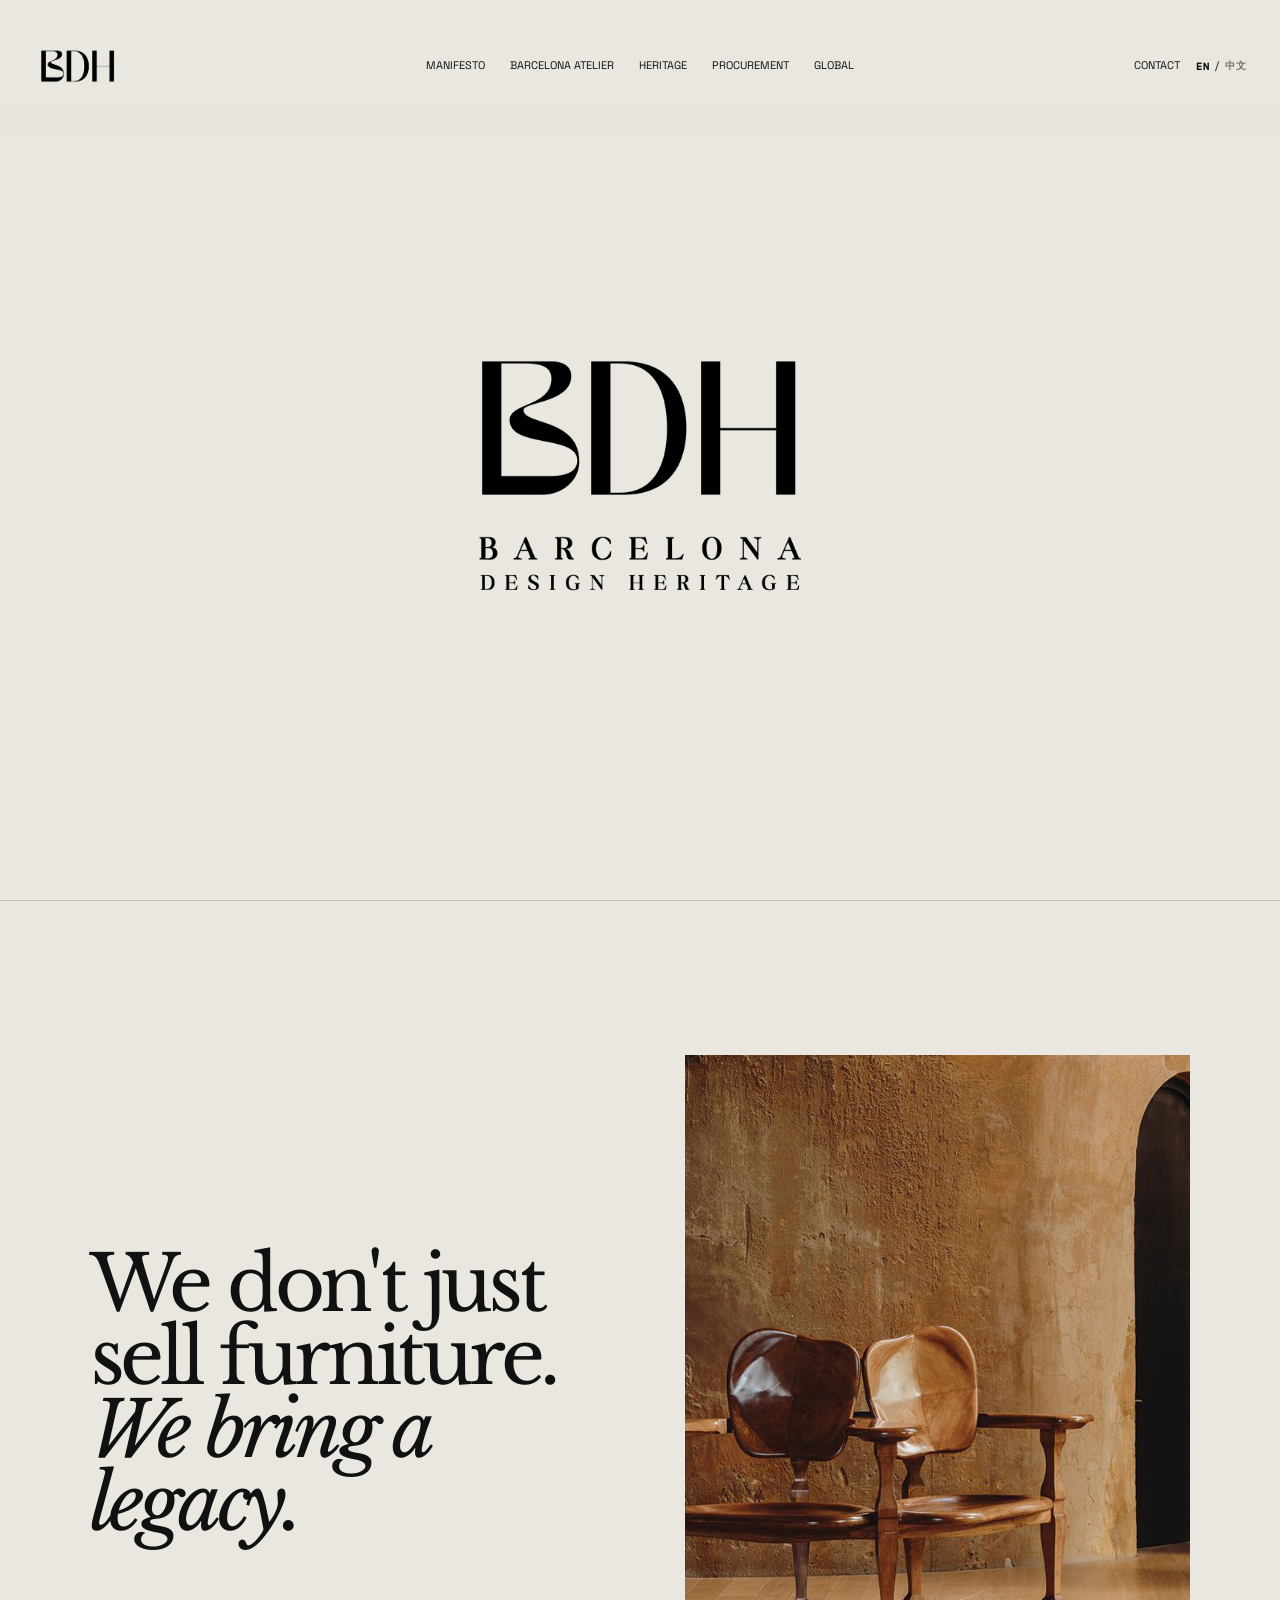
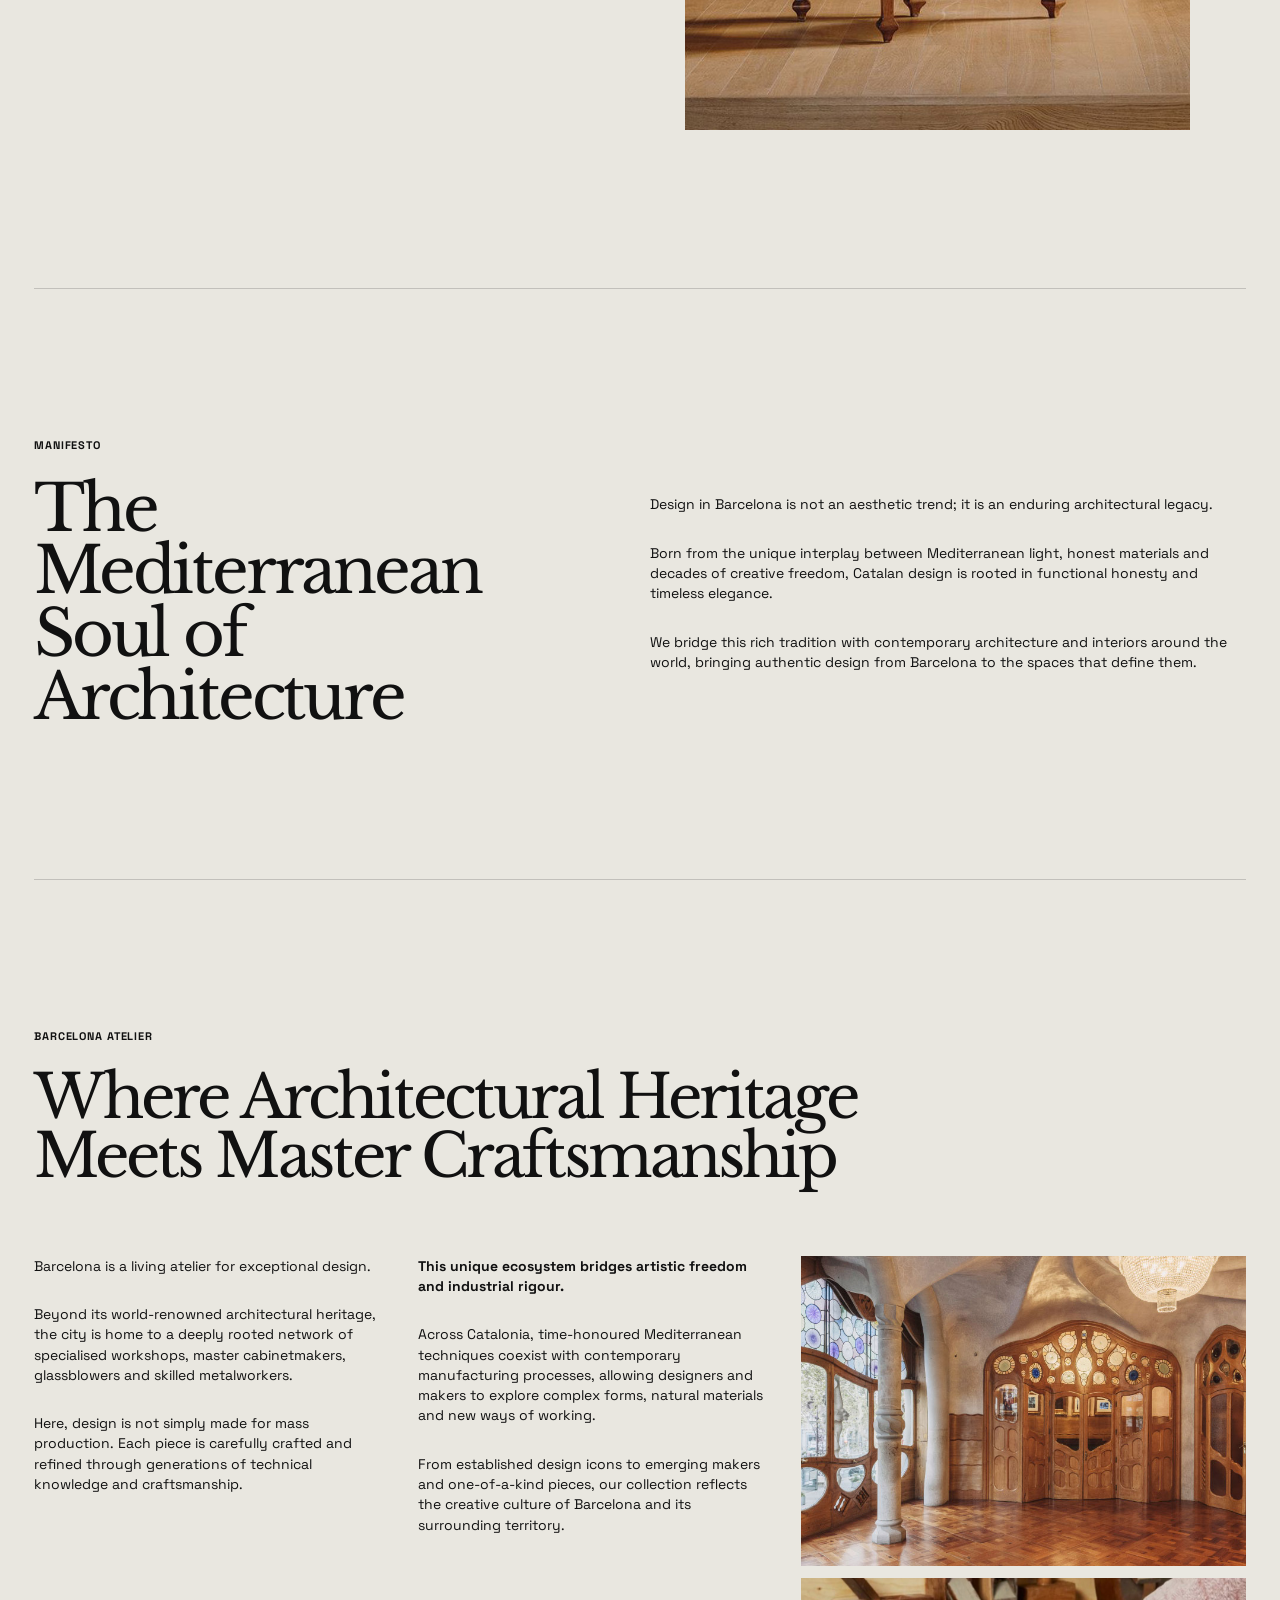
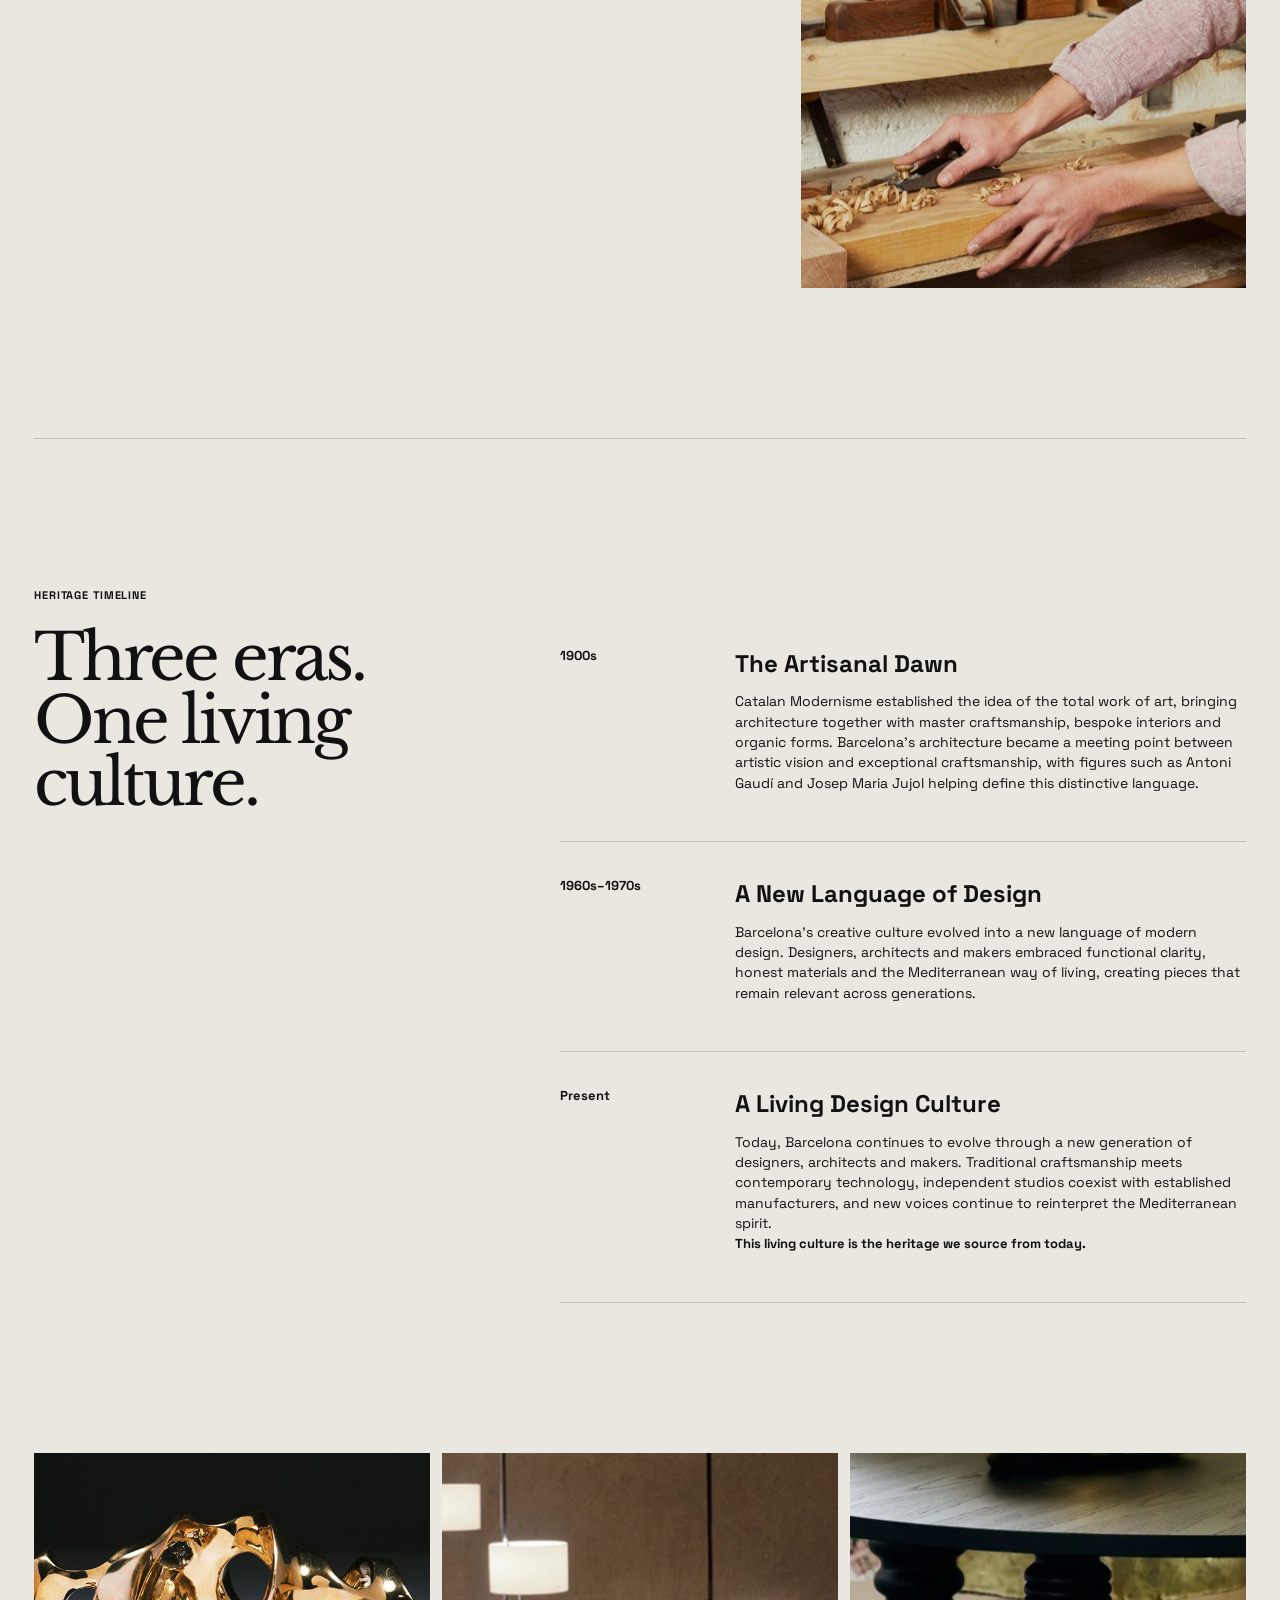
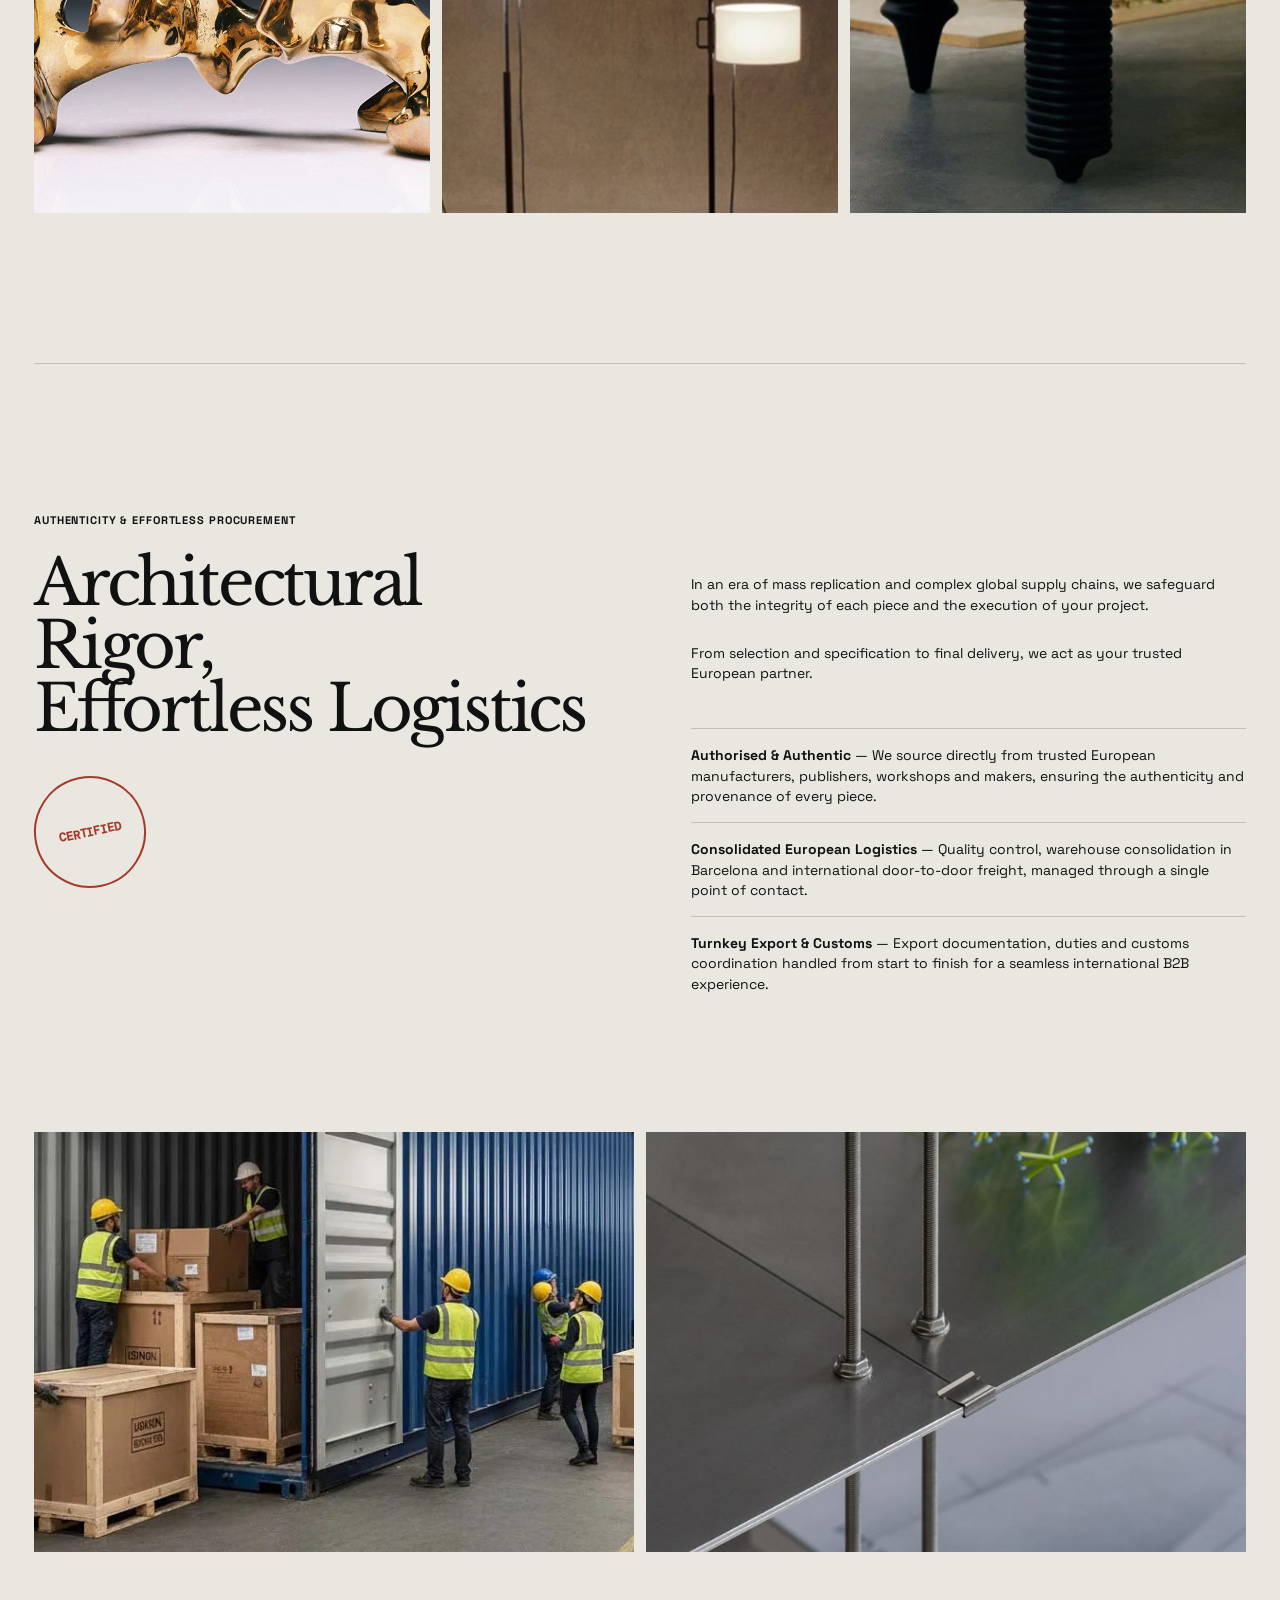
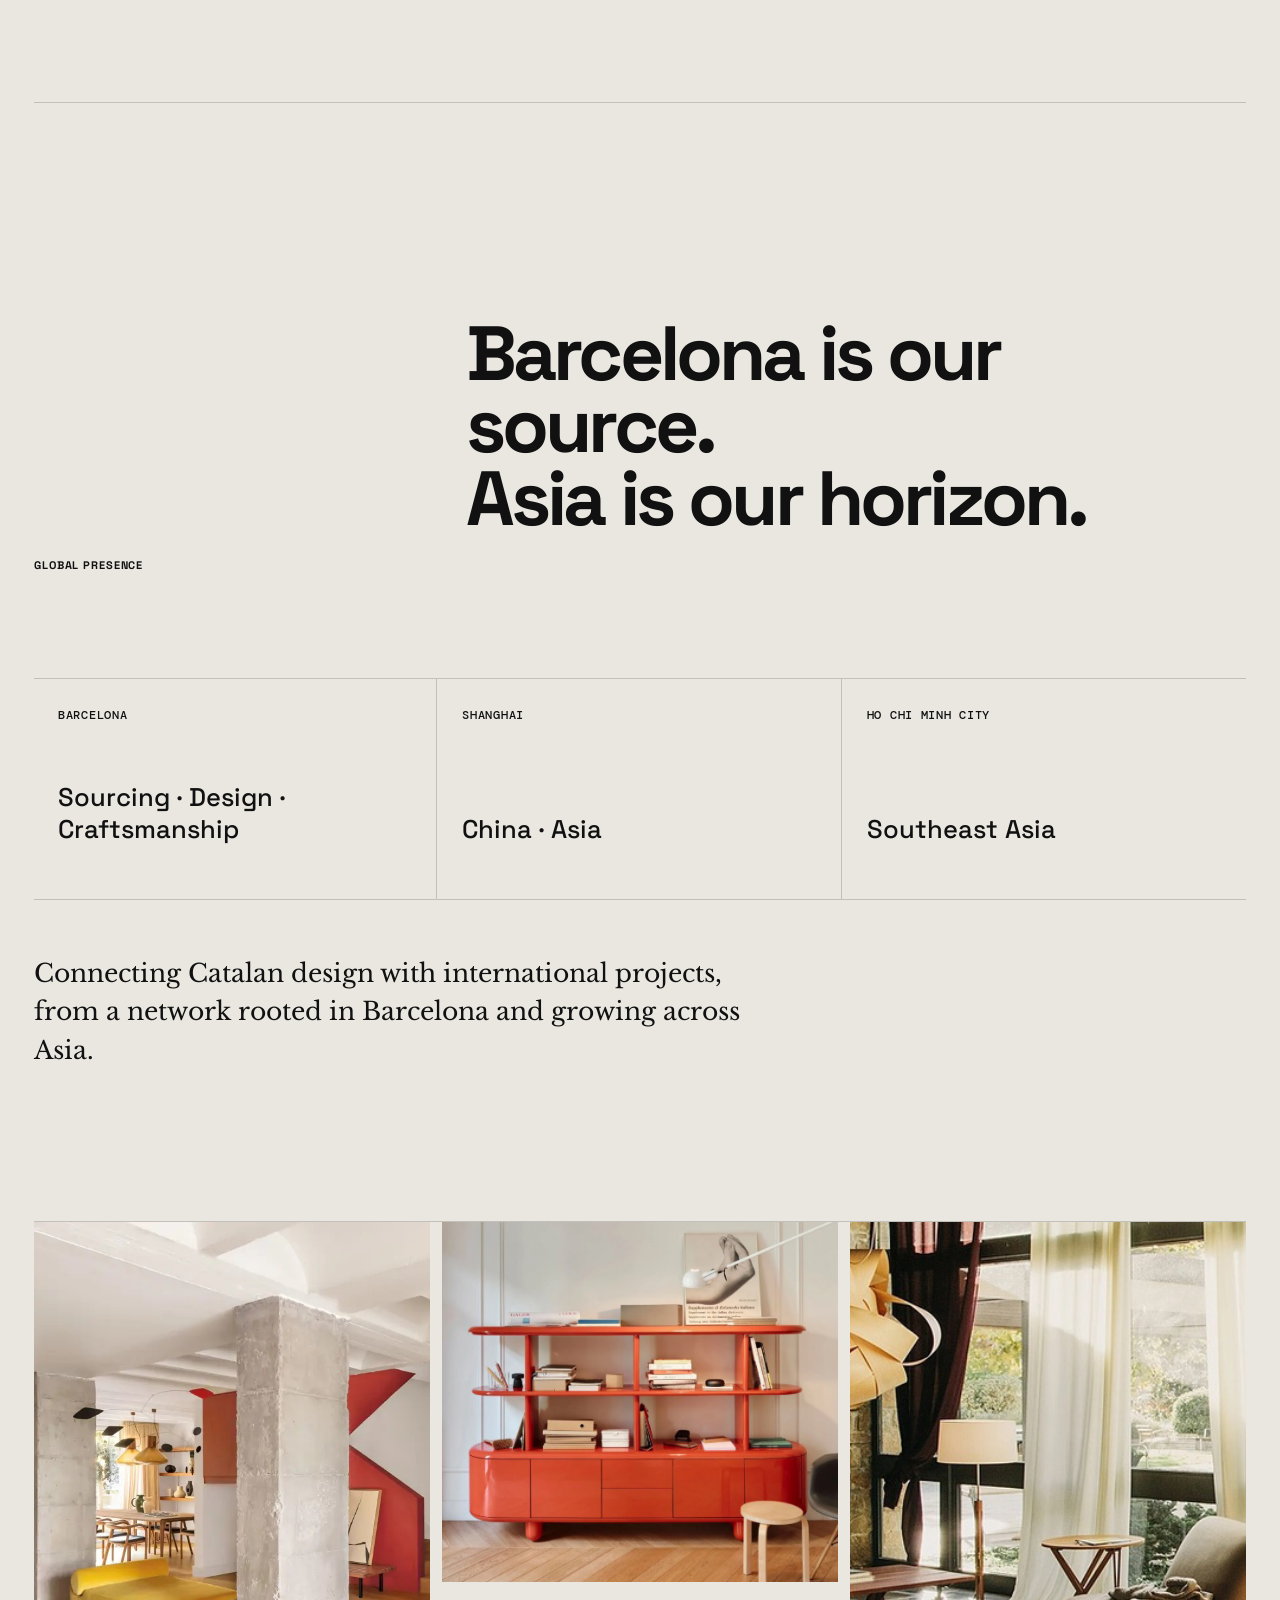
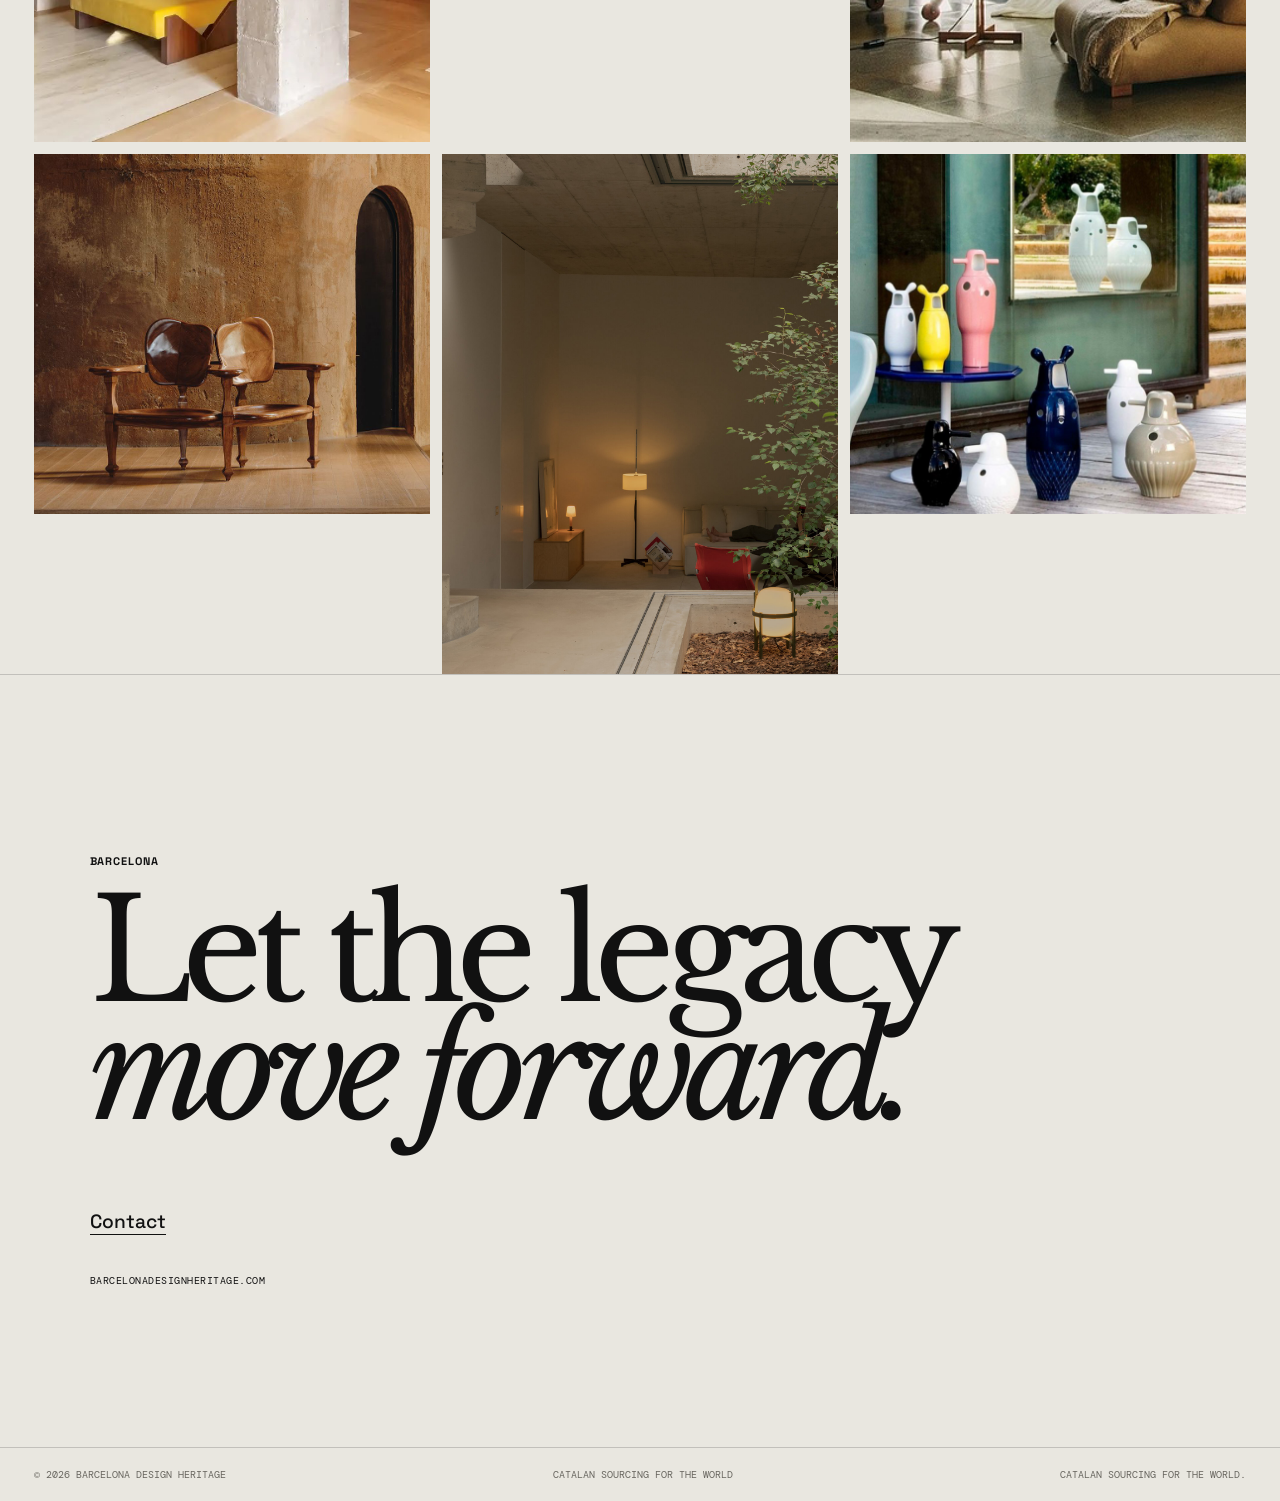
==== commit e7831e76: "Add files via upload" ====
--- a/index.html
+++ b/index.html
@@ -13,7 +13,7 @@
 </head>
 <body>
 <header class="nav">
-  <a href="#top" class="nav-logo"><img src="images/bdh-lockup.png" alt="Barcelona Design Heritage"></a>
+  <a href="#top" class="nav-logo"><img src="images/bdh-symbol.png" alt="Barcelona Design Heritage"></a>
   <nav>
     <a href="#manifesto">Manifesto</a>
     <a href="#atelier">Barcelona Atelier</a>
--- a/style.css
+++ b/style.css
@@ -1,23 +1,498 @@
 @import url('https://fonts.googleapis.com/css2?family=DM+Mono:wght@400;500&family=Libre+Baskerville:ital@0;1&family=Space+Grotesk:wght@400;500;700&display=swap');
+
 :root{--paper:#e9e7e0;--ink:#111;--muted:#696760;--line:rgba(17,17,17,.18);--red:#a53a2c;--max:1400px}
-*{box-sizing:border-box}html{scroll-behavior:smooth}body{margin:0;background:var(--paper);color:var(--ink);font-family:"Space Grotesk",Arial,sans-serif;font-size:14px;line-height:1.45}.nav{position:fixed;z-index:20;top:0;left:0;right:0;display:grid;grid-template-columns:1fr auto 1fr;align-items:center;padding:22px 34px;font-size:11px;text-transform:uppercase;background:linear-gradient(var(--paper),rgba(233,231,224,.82),transparent)}.nav-logo{display:flex;align-items:center;text-decoration:none}.nav-logo img{display:block;width:88px;height:auto;max-height:38px;object-fit:contain}.nav nav{display:flex;gap:25px}.nav a{color:inherit;text-decoration:none}.nav-actions{justify-self:end;display:flex;align-items:center;gap:16px}.nav-contact{display:inline-block}.lang{display:flex;align-items:center;gap:6px}.lang a,.lang .active{font:700 10px "DM Mono",monospace;letter-spacing:.04em}.lang a{opacity:.55}.lang .active{opacity:1}.hero{min-height:100svh;display:flex;align-items:center;justify-content:center;padding:100px 24px 50px}.hero-lockup{display:block;width:min(300px,58vw);height:auto}.statement{min-height:100svh;padding:12vw 7vw;display:grid;grid-template-columns:1fr 1fr;gap:7vw;align-items:center;border-top:1px solid var(--line)}.kicker{font:700 11px/1.2 "Space Grotesk",sans-serif;letter-spacing:.08em;margin:0 0 25px}.statement h1{font:400 clamp(44px,6vw,92px)/.95 "Libre Baskerville",serif;letter-spacing:-.055em;margin:0}.statement h1 em,.contact h2 em{font-style:italic}.statement-image img{width:100%;height:min(75vh,760px);object-fit:cover}.section{width:min(var(--max),calc(100% - 68px));margin:auto;padding:150px 0;border-top:1px solid var(--line)}.split{display:grid;grid-template-columns:.9fr 1.1fr;gap:10vw}.section-title h2,.atelier-head h2,.procurement-title h2{font:400 clamp(42px,5vw,74px)/.98 "Libre Baskerville",serif;letter-spacing:-.05em;margin:0}.body-copy{max-width:660px;padding-top:55px}.body-copy p,.atelier-copy p,.procurement-copy p{margin:0 0 28px}.cn{font-family:Arial,sans-serif}.atelier-head{display:flex;justify-content:space-between;gap:30px;align-items:flex-end;margin-bottom:70px}.atelier-head h2{font-size:clamp(40px,4.7vw,70px)}.atelier-grid{display:grid;grid-template-columns:1fr 1fr 1.25fr;gap:28px}.atelier-images{display:grid;gap:12px}.atelier-images img{width:100%;height:310px;object-fit:cover}.heritage{display:grid;grid-template-columns:.75fr 1.25fr;gap:9vw}.timeline{padding-top:58px}.timeline article{display:grid;grid-template-columns:150px 1fr;gap:25px;padding:0 0 48px;border-bottom:1px solid var(--line);margin-bottom:35px}.timeline strong{font-size:13px}.timeline h3{font-size:24px;margin:0 0 10px}.timeline p{margin:0;max-width:650px}.heritage-images{grid-column:1/-1;display:grid;grid-template-columns:1fr 1fr 1fr;gap:12px}.heritage-images img{width:100%;height:360px;object-fit:cover}.procurement{display:grid;grid-template-columns:1fr 1fr;gap:8vw;position:relative}.procurement-title{position:relative}.procurement-copy{padding-top:60px}.procurement-copy ul{list-style:none;padding:0;margin:45px 0 0}.procurement-copy li{padding:16px 0;border-top:1px solid var(--line)}.certified{display:inline-grid;place-items:center;border:2px solid var(--red);color:var(--red);width:112px;height:112px;border-radius:50%;font:700 12px "DM Mono",monospace;transform:rotate(-12deg);margin-top:35px}.procurement-images{grid-column:1/-1;display:grid;grid-template-columns:1fr 1fr;gap:12px;margin-top:20px}.procurement-images img{width:100%;height:420px;object-fit:cover}.gallery{display:grid;grid-template-columns:repeat(3,1fr);gap:12px;padding:0 34px}.gallery-item img{width:100%;height:360px;object-fit:cover;display:block}.gallery-item.tall img{height:520px}.contact{padding:180px 7vw 150px;border-top:1px solid var(--line)}.contact h2{font:400 clamp(68px,11vw,165px)/.84 "Libre Baskerville",serif;letter-spacing:-.07em;margin:0 0 80px}.email{font:500 clamp(15px,1.5vw,20px) "Space Grotesk",sans-serif;color:var(--ink);text-decoration:none;border-bottom:1px solid var(--ink)}.domain{font:10px "DM Mono",monospace;margin-top:40px;letter-spacing:.05em}footer{display:flex;justify-content:space-between;border-top:1px solid var(--line);padding:20px 34px;font:10px "DM Mono",monospace;color:var(--muted);text-transform:uppercase}
-@media(max-width:800px){.nav{grid-template-columns:1fr auto;padding:17px 18px}.nav-logo img{width:76px}.nav nav{display:none}.nav-actions{gap:10px}.lang{gap:4px}.statement,.split,.heritage,.procurement{grid-template-columns:1fr}.statement{padding:100px 18px;min-height:auto}.statement-image{order:2}.statement-image img{height:70vh}.section{width:calc(100% - 36px);padding:100px 0}.body-copy,.procurement-copy{padding-top:35px}.atelier-grid{grid-template-columns:1fr}.atelier-head{display:block;margin-bottom:45px}.atelier-images{grid-row:auto}.heritage-images{grid-template-columns:1fr 1fr}.heritage-images img{height:280px}.heritage-images img:last-child{grid-column:1/-1;height:360px}.procurement-images{grid-template-columns:1fr}.procurement-images img{height:300px}.gallery{grid-template-columns:1fr 1fr;padding:0 18px}.gallery-item img,.gallery-item.tall img{height:300px}.contact{padding:120px 18px}.contact h2{margin-bottom:55px}footer{padding:18px;display:block}footer span{display:block;margin:4px 0}}
-
-html[lang="zh-CN"] body{font-family:"Space Grotesk","Noto Sans CJK SC","PingFang SC","Microsoft YaHei",Arial,sans-serif}html[lang="zh-CN"] .section-title h2,html[lang="zh-CN"] .atelier-head h2,html[lang="zh-CN"] .procurement-title h2,html[lang="zh-CN"] .statement h1,html[lang="zh-CN"] .contact h2{font-family:"Noto Serif CJK SC","Songti SC","SimSun",serif;letter-spacing:-.03em}html[lang="zh-CN"] .timeline h3{font-family:"Noto Sans CJK SC","PingFang SC","Microsoft YaHei",Arial,sans-serif}
-/* Global presence */
-.global-presence{border-top:1px solid var(--line);border-bottom:1px solid var(--line)}
-.global-intro{display:flex;justify-content:space-between;align-items:flex-end;gap:40px}
-.global-intro h2{font-size:clamp(42px,6vw,82px);line-height:.94;letter-spacing:-.05em;max-width:780px}
-.global-grid{display:grid;grid-template-columns:repeat(3,1fr);gap:1px;margin-top:80px;border-top:1px solid var(--line);border-bottom:1px solid var(--line)}
-.global-grid article{min-height:220px;padding:28px 24px;display:flex;flex-direction:column;justify-content:space-between;border-right:1px solid var(--line)}
+
+*{box-sizing:border-box}
+html{scroll-behavior:smooth}
+
+body{
+  margin:0;
+  background:var(--paper);
+  color:var(--ink);
+  font-family:"Space Grotesk",Arial,sans-serif;
+  font-size:14px;
+  line-height:1.45
+}
+
+.nav{
+  position:fixed;
+  z-index:20;
+  top:0;
+  left:0;
+  right:0;
+  display:grid;
+  grid-template-columns:1fr auto 1fr;
+  align-items:center;
+  padding:22px 34px;
+  font-size:11px;
+  text-transform:uppercase;
+  background:linear-gradient(var(--paper),rgba(233,231,224,.82),transparent)
+}
+
+.nav-logo{
+  display:flex;
+  align-items:center;
+  text-decoration:none
+}
+
+.nav-logo img{
+  display:block;
+  width:88px;
+  height:auto;
+  max-height:88px;
+  object-fit:contain
+}
+
+.nav nav{
+  display:flex;
+  gap:25px
+}
+
+.nav a{
+  color:inherit;
+  text-decoration:none
+}
+
+.nav-actions{
+  justify-self:end;
+  display:flex;
+  align-items:center;
+  gap:16px
+}
+
+.nav-contact{display:inline-block}
+
+.lang{
+  display:flex;
+  align-items:center;
+  gap:6px
+}
+
+.lang a,.lang .active{
+  font:700 10px "DM Mono",monospace;
+  letter-spacing:.04em
+}
+
+.lang a{opacity:.55}
+.lang .active{opacity:1}
+
+.hero{
+  min-height:100svh;
+  display:flex;
+  align-items:center;
+  justify-content:center;
+  padding:100px 24px 50px
+}
+
+.hero-lockup{
+  display:block;
+  width:min(380px,65vw);
+  height:auto
+}
+
+.statement{
+  min-height:100svh;
+  padding:12vw 7vw;
+  display:grid;
+  grid-template-columns:1fr 1fr;
+  gap:7vw;
+  align-items:center;
+  border-top:1px solid var(--line)
+}
+
+.kicker{
+  font:700 11px/1.2 "Space Grotesk",sans-serif;
+  letter-spacing:.08em;
+  margin:0 0 25px
+}
+
+.statement h1{
+  font:400 clamp(44px,6vw,92px)/.95 "Libre Baskerville",serif;
+  letter-spacing:-.055em;
+  margin:0
+}
+
+.statement h1 em,.contact h2 em{font-style:italic}
+
+.statement-image img{
+  width:100%;
+  height:min(75vh,760px);
+  object-fit:cover
+}
+
+.section{
+  width:min(var(--max),calc(100% - 68px));
+  margin:auto;
+  padding:150px 0;
+  border-top:1px solid var(--line)
+}
+
+.split{
+  display:grid;
+  grid-template-columns:.9fr 1.1fr;
+  gap:10vw
+}
+
+.section-title h2,.atelier-head h2,.procurement-title h2{
+  font:400 clamp(42px,5vw,74px)/.98 "Libre Baskerville",serif;
+  letter-spacing:-.05em;
+  margin:0
+}
+
+.body-copy{
+  max-width:660px;
+  padding-top:55px
+}
+
+.body-copy p,.atelier-copy p,.procurement-copy p{
+  margin:0 0 28px
+}
+
+.cn{font-family:Arial,sans-serif}
+
+.atelier-head{
+  display:flex;
+  justify-content:space-between;
+  gap:30px;
+  align-items:flex-end;
+  margin-bottom:70px
+}
+
+.atelier-head h2{
+  font-size:clamp(40px,4.7vw,70px)
+}
+
+.atelier-grid{
+  display:grid;
+  grid-template-columns:1fr 1fr 1.25fr;
+  gap:28px
+}
+
+.atelier-images{
+  display:grid;
+  gap:12px
+}
+
+.atelier-images img{
+  width:100%;
+  height:310px;
+  object-fit:cover
+}
+
+.heritage{
+  display:grid;
+  grid-template-columns:.75fr 1.25fr;
+  gap:9vw
+}
+
+.timeline{padding-top:58px}
+
+.timeline article{
+  display:grid;
+  grid-template-columns:150px 1fr;
+  gap:25px;
+  padding:0 0 48px;
+  border-bottom:1px solid var(--line);
+  margin-bottom:35px
+}
+
+.timeline strong{font-size:13px}
+
+.timeline h3{
+  font-size:24px;
+  margin:0 0 10px
+}
+
+.timeline p{
+  margin:0;
+  max-width:650px
+}
+
+.heritage-images{
+  grid-column:1/-1;
+  display:grid;
+  grid-template-columns:1fr 1fr 1fr;
+  gap:12px
+}
+
+.heritage-images img{
+  width:100%;
+  height:360px;
+  object-fit:cover
+}
+
+.procurement{
+  display:grid;
+  grid-template-columns:1fr 1fr;
+  gap:8vw;
+  position:relative
+}
+
+.procurement-title{position:relative}
+
+.procurement-copy{padding-top:60px}
+
+.procurement-copy ul{
+  list-style:none;
+  padding:0;
+  margin:45px 0 0
+}
+
+.procurement-copy li{
+  padding:16px 0;
+  border-top:1px solid var(--line)
+}
+
+.certified{
+  display:inline-grid;
+  place-items:center;
+  border:2px solid var(--red);
+  color:var(--red);
+  width:112px;
+  height:112px;
+  border-radius:50%;
+  font:700 12px "DM Mono",monospace;
+  transform:rotate(-12deg);
+  margin-top:35px
+}
+
+.procurement-images{
+  grid-column:1/-1;
+  display:grid;
+  grid-template-columns:1fr 1fr;
+  gap:12px;
+  margin-top:20px
+}
+
+.procurement-images img{
+  width:100%;
+  height:420px;
+  object-fit:cover
+}
+
+.gallery{
+  display:grid;
+  grid-template-columns:repeat(3,1fr);
+  gap:12px;
+  padding:0 34px
+}
+
+.gallery-item img{
+  width:100%;
+  height:360px;
+  object-fit:cover;
+  display:block
+}
+
+.gallery-item.tall img{height:520px}
+
+.contact{
+  padding:180px 7vw 150px;
+  border-top:1px solid var(--line)
+}
+
+.contact h2{
+  font:400 clamp(68px,11vw,165px)/.84 "Libre Baskerville",serif;
+  letter-spacing:-.07em;
+  margin:0 0 80px
+}
+
+.email{
+  font:500 clamp(15px,1.5vw,20px) "Space Grotesk",sans-serif;
+  color:var(--ink);
+  text-decoration:none;
+  border-bottom:1px solid var(--ink)
+}
+
+.domain{
+  font:10px "DM Mono",monospace;
+  margin-top:40px;
+  letter-spacing:.05em
+}
+
+footer{
+  display:flex;
+  justify-content:space-between;
+  border-top:1px solid var(--line);
+  padding:20px 34px;
+  font:10px "DM Mono",monospace;
+  color:var(--muted);
+  text-transform:uppercase
+}
+
+@media(max-width:800px){
+
+  .nav{
+    grid-template-columns:1fr auto;
+    padding:17px 18px
+  }
+
+  .nav-logo img{
+    width:88px;
+    max-height:88px
+  }
+
+  .nav nav{display:none}
+
+  .nav-actions{
+    gap:10px
+  }
+
+  .lang{
+    gap:4px
+  }
+
+  .statement,.split,.heritage,.procurement{
+    grid-template-columns:1fr
+  }
+
+  .statement{
+    padding:100px 18px;
+    min-height:auto
+  }
+
+  .statement-image{order:2}
+
+  .statement-image img{height:70vh}
+
+  .section{
+    width:calc(100% - 36px);
+    padding:100px 0
+  }
+
+  .body-copy,.procurement-copy{padding-top:35px}
+
+  .atelier-grid{grid-template-columns:1fr}
+
+  .atelier-head{
+    display:block;
+    margin-bottom:45px
+  }
+
+  .heritage-images{grid-template-columns:1fr 1fr}
+
+  .heritage-images img{height:280px}
+
+  .heritage-images img:last-child{
+    grid-column:1/-1;
+    height:360px
+  }
+
+  .procurement-images{grid-template-columns:1fr}
+
+  .procurement-images img{height:300px}
+
+  .gallery{
+    grid-template-columns:1fr 1fr;
+    padding:0 18px
+  }
+
+  .gallery-item img,.gallery-item.tall img{height:300px}
+
+  .contact{padding:120px 18px}
+
+  .contact h2{margin-bottom:55px}
+
+  footer{
+    padding:18px;
+    display:block
+  }
+
+  footer span{
+    display:block;
+    margin:4px 0
+  }
+}
+
+html[lang="zh-CN"] body{
+  font-family:"Space Grotesk","Noto Sans CJK SC","PingFang SC","Microsoft YaHei",Arial,sans-serif
+}
+
+html[lang="zh-CN"] .section-title h2,
+html[lang="zh-CN"] .atelier-head h2,
+html[lang="zh-CN"] .procurement-title h2,
+html[lang="zh-CN"] .statement h1,
+html[lang="zh-CN"] .contact h2{
+  font-family:"Noto Serif CJK SC","Songti SC","SimSun",serif;
+  letter-spacing:-.03em
+}
+
+html[lang="zh-CN"] .timeline h3{
+  font-family:"Noto Sans CJK SC","PingFang SC","Microsoft YaHei",Arial,sans-serif
+}
+
+.global-presence{
+  border-top:1px solid var(--line);
+  border-bottom:1px solid var(--line)
+}
+
+.global-intro{
+  display:flex;
+  justify-content:space-between;
+  align-items:flex-end;
+  gap:40px
+}
+
+.global-intro h2{
+  font-size:clamp(42px,6vw,82px);
+  line-height:.94;
+  letter-spacing:-.05em;
+  max-width:780px
+}
+
+.global-grid{
+  display:grid;
+  grid-template-columns:repeat(3,1fr);
+  gap:1px;
+  margin-top:80px;
+  border-top:1px solid var(--line);
+  border-bottom:1px solid var(--line)
+}
+
+.global-grid article{
+  min-height:220px;
+  padding:28px 24px;
+  display:flex;
+  flex-direction:column;
+  justify-content:space-between;
+  border-right:1px solid var(--line)
+}
+
 .global-grid article:last-child{border-right:0}
-.global-grid .city{font:500 12px "DM Mono",monospace;letter-spacing:.06em}
-.global-grid h3{font:500 clamp(18px,2vw,26px) "Space Grotesk",sans-serif;max-width:280px}
-.global-closing{max-width:720px;margin:55px 0 0;font:400 clamp(18px,2vw,25px) "Libre Baskerville",serif;line-height:1.55}
+
+.global-grid .city{
+  font:500 12px "DM Mono",monospace;
+  letter-spacing:.06em
+}
+
+.global-grid h3{
+  font:500 clamp(18px,2vw,26px) "Space Grotesk",sans-serif;
+  max-width:280px
+}
+
+.global-closing{
+  max-width:720px;
+  margin:55px 0 0;
+  font:400 clamp(18px,2vw,25px) "Libre Baskerville",serif;
+  line-height:1.55
+}
+
 @media(max-width:800px){
+
   .global-intro{display:block}
-  .global-grid{grid-template-columns:1fr;margin-top:45px}
-  .global-grid article{min-height:150px;border-right:0;border-bottom:1px solid var(--line)}
+
+  .global-grid{
+    grid-template-columns:1fr;
+    margin-top:45px
+  }
+
+  .global-grid article{
+    min-height:150px;
+    border-right:0;
+    border-bottom:1px solid var(--line)
+  }
+
   .global-grid article:last-child{border-bottom:0}
+
   .global-closing{margin-top:35px}
-}
+}
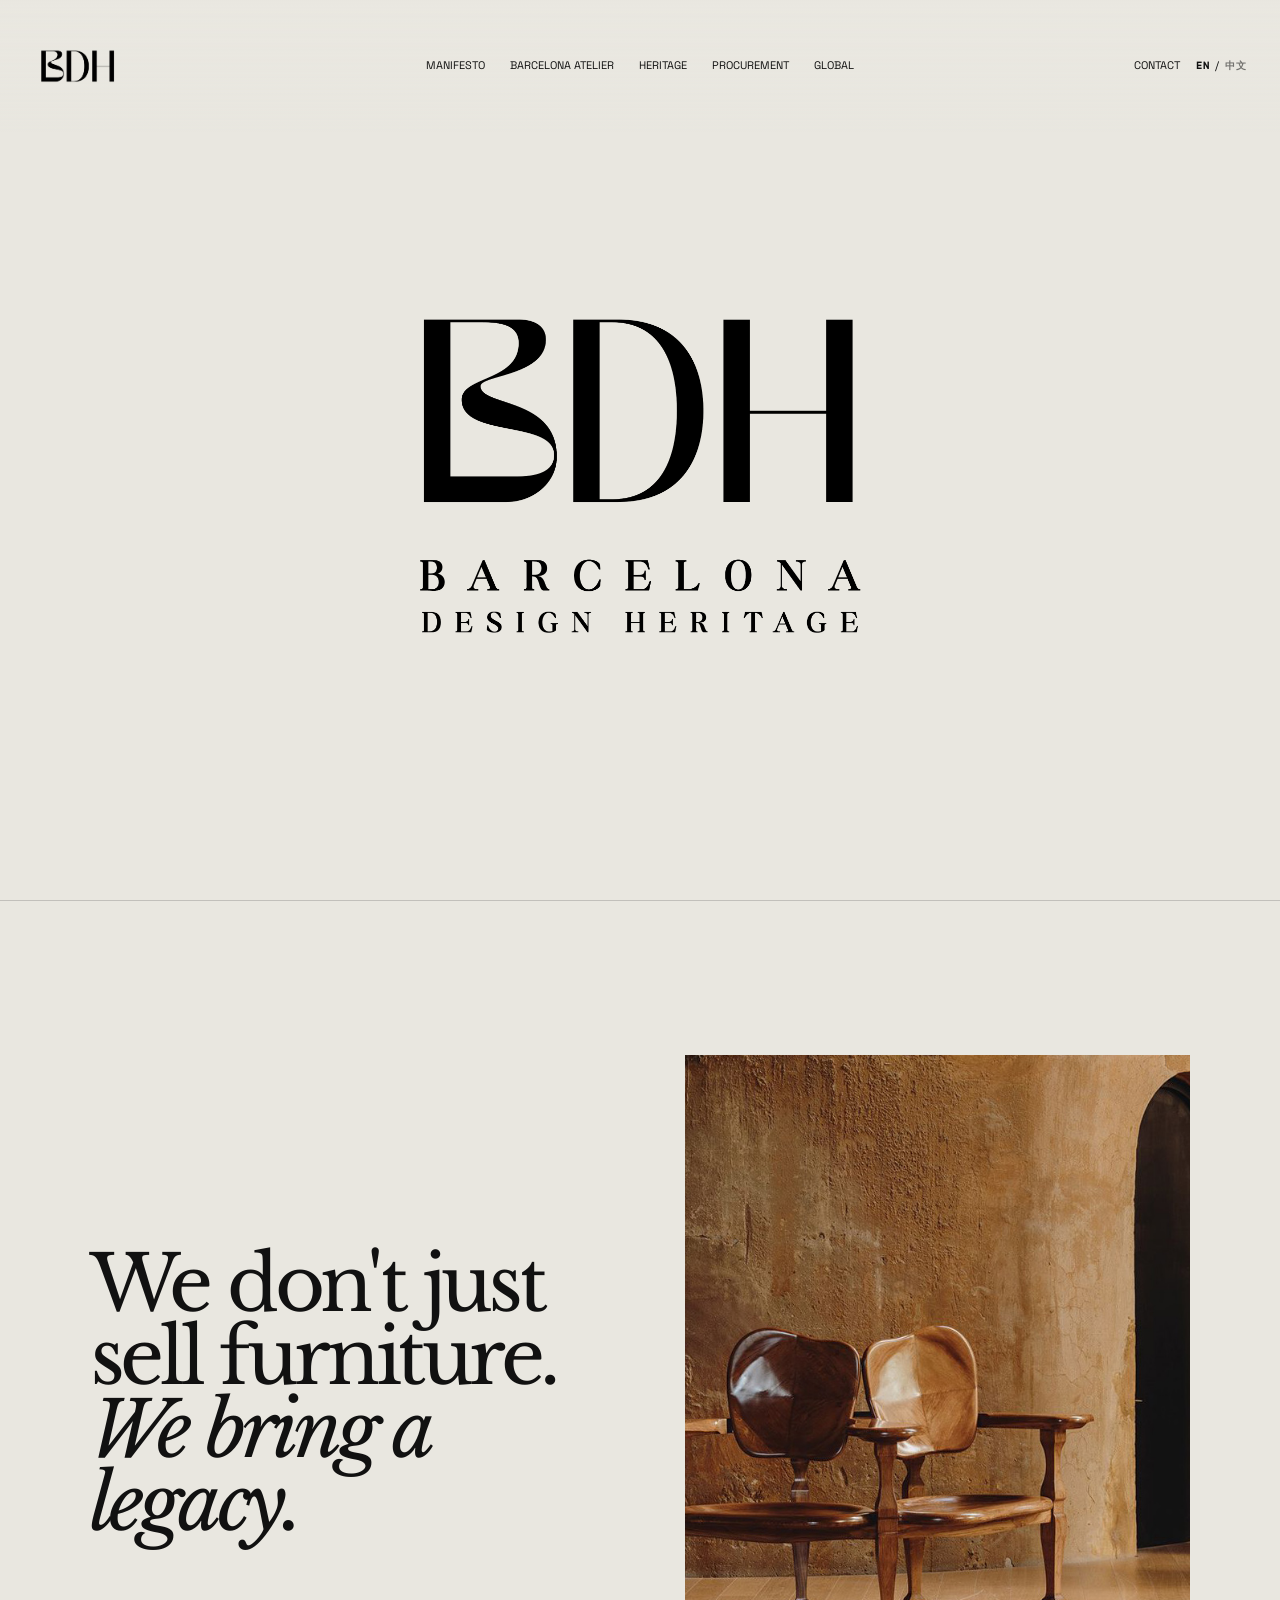
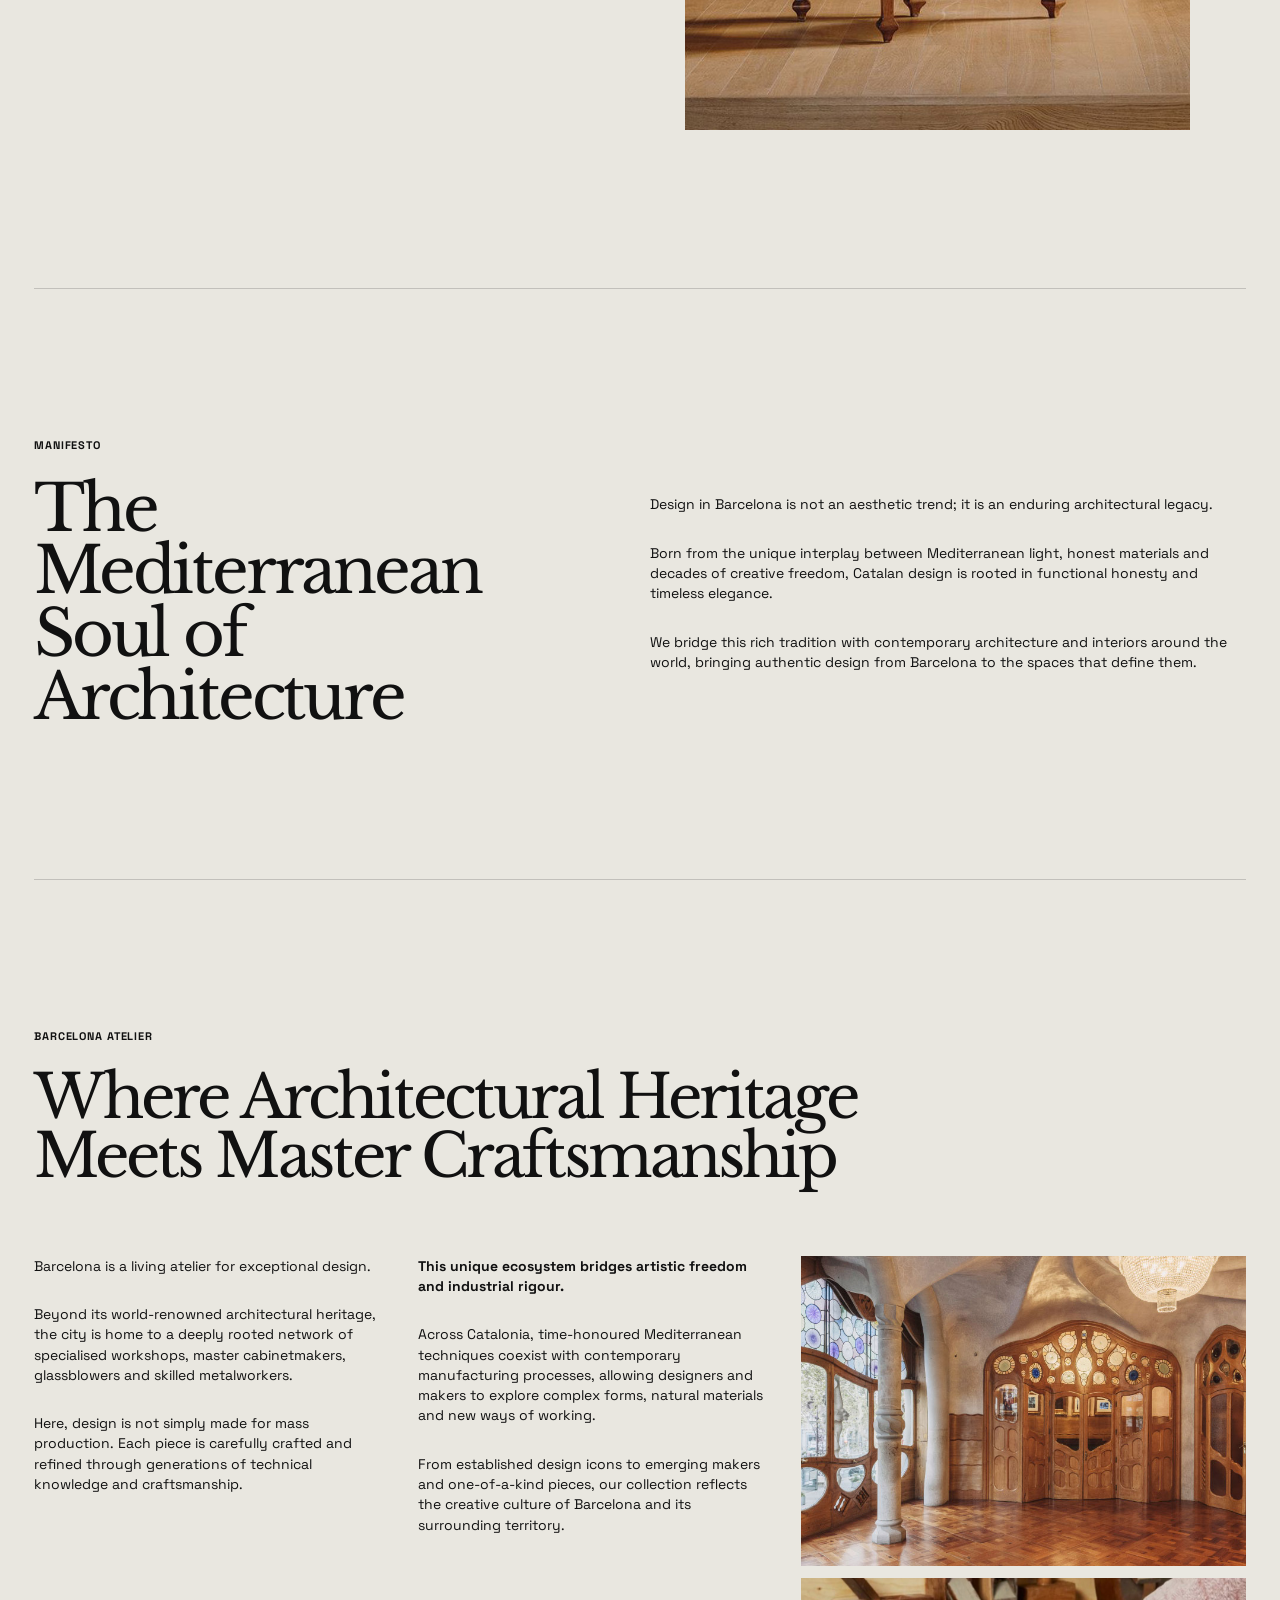
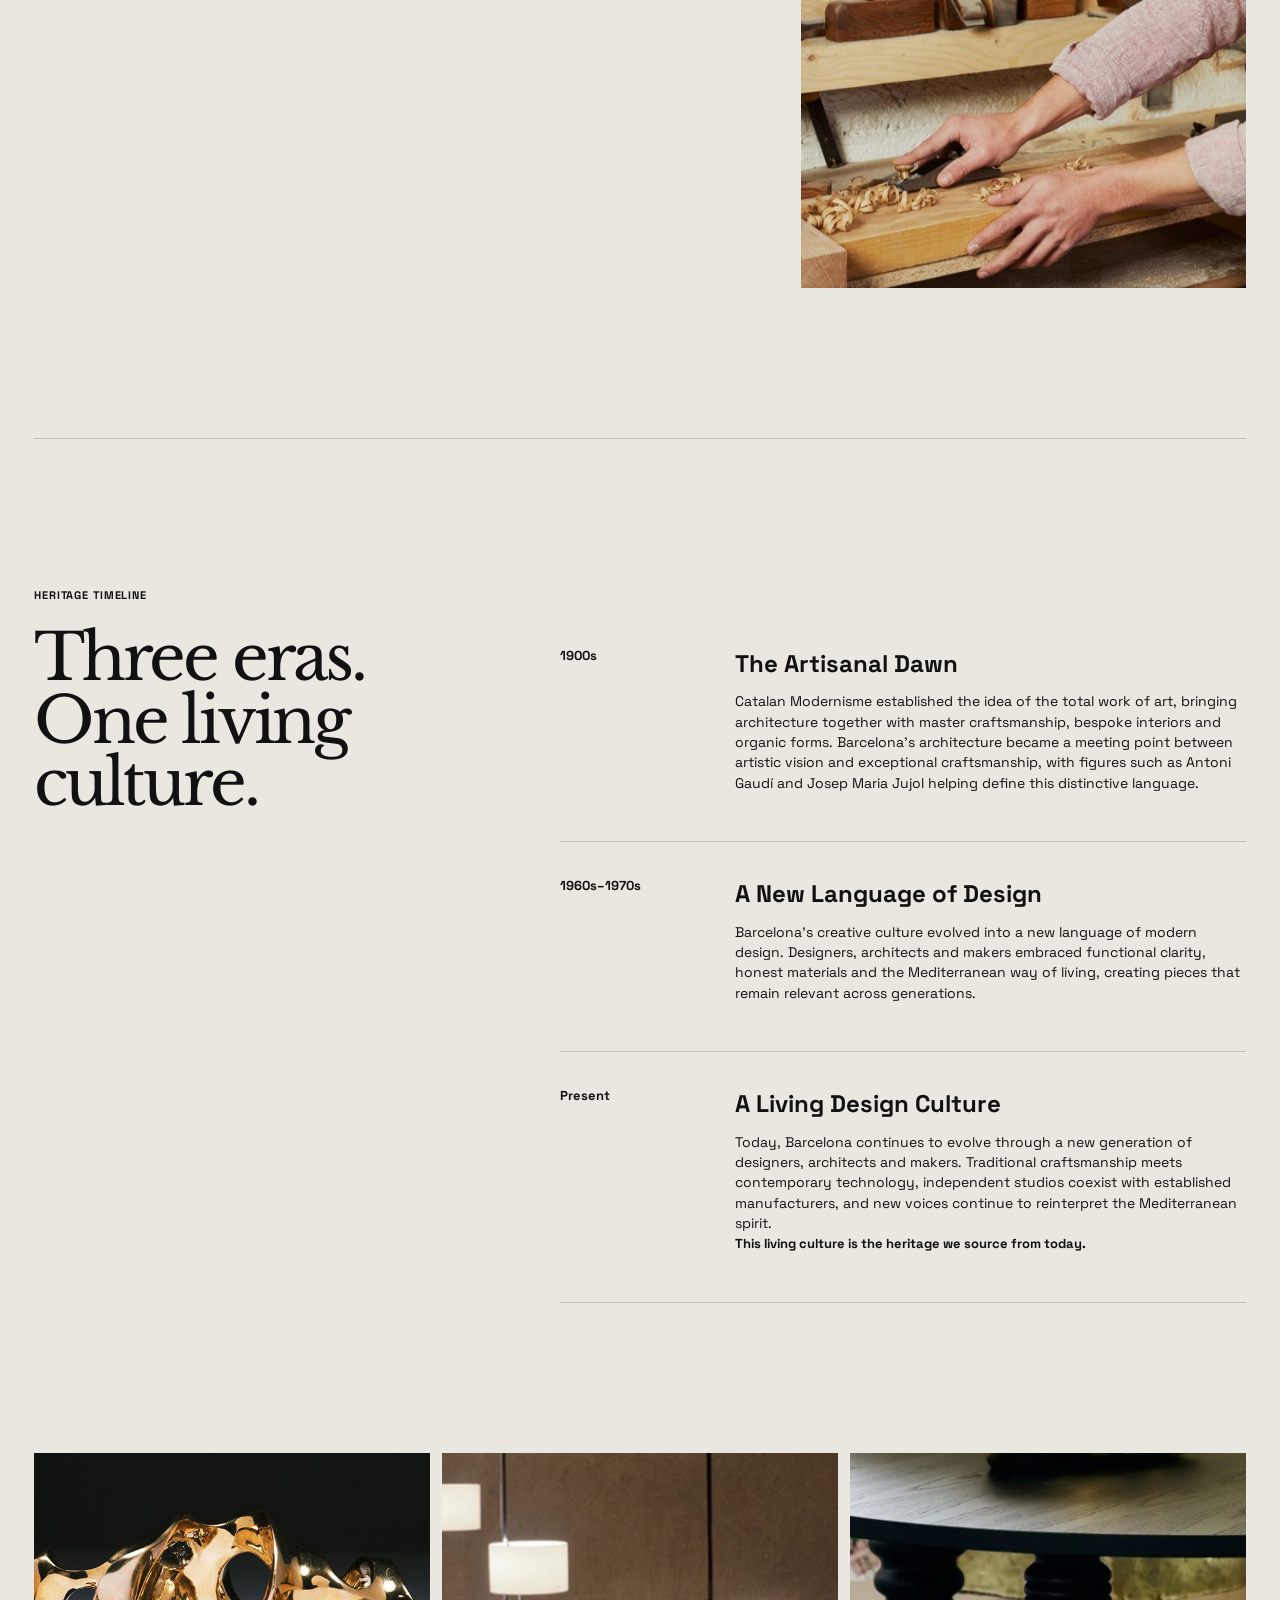
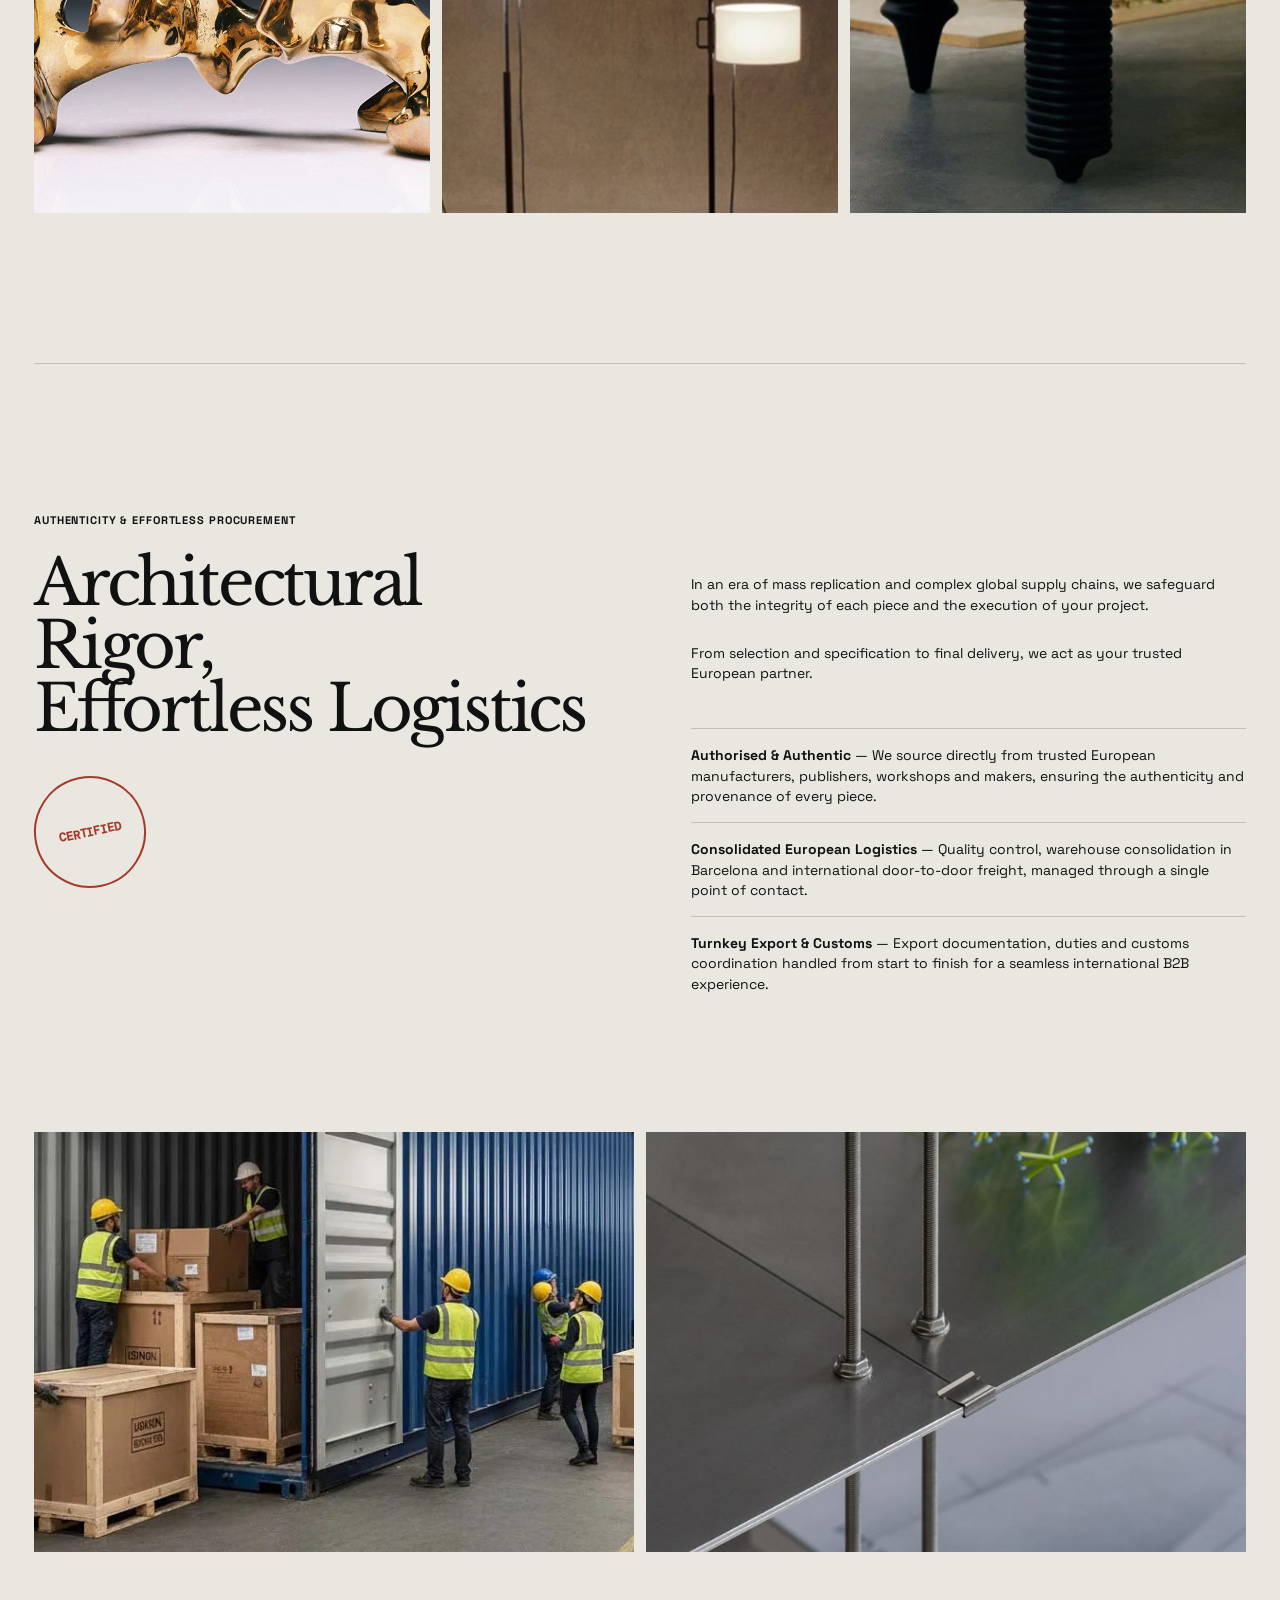
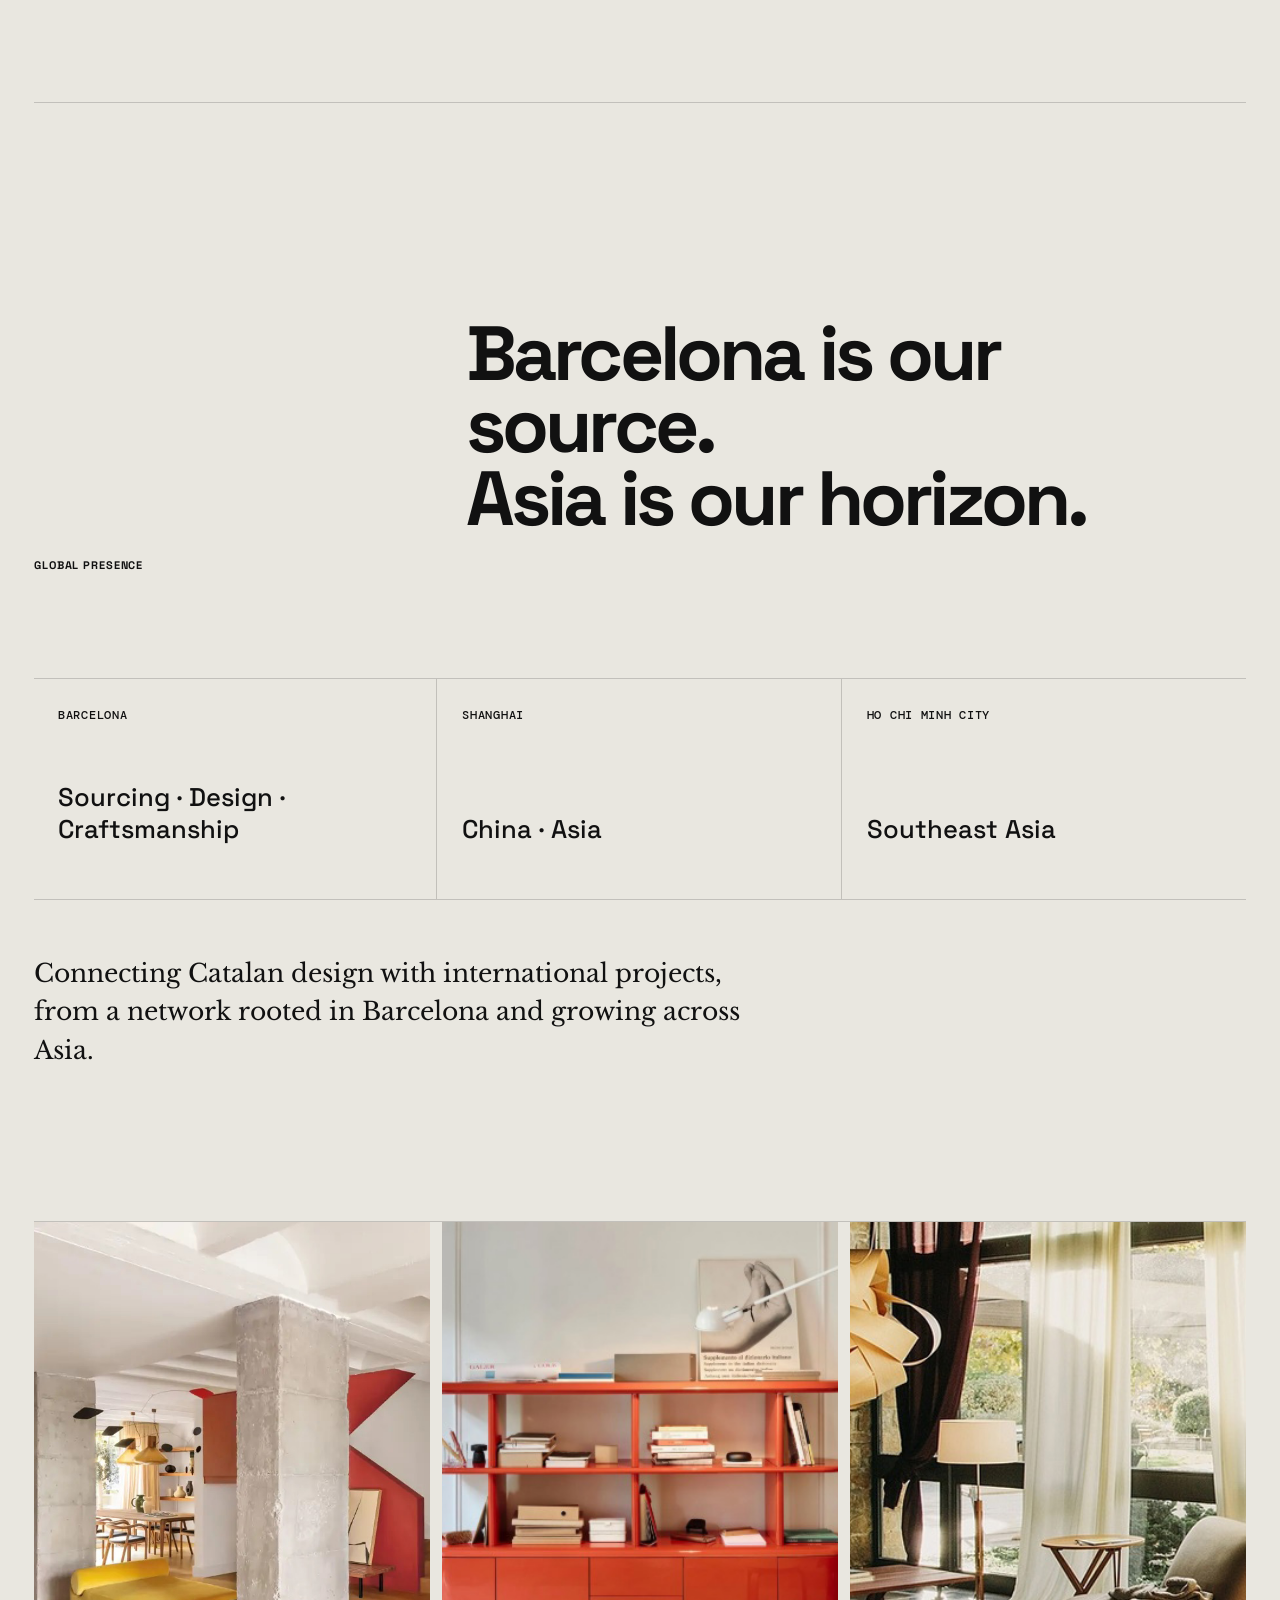
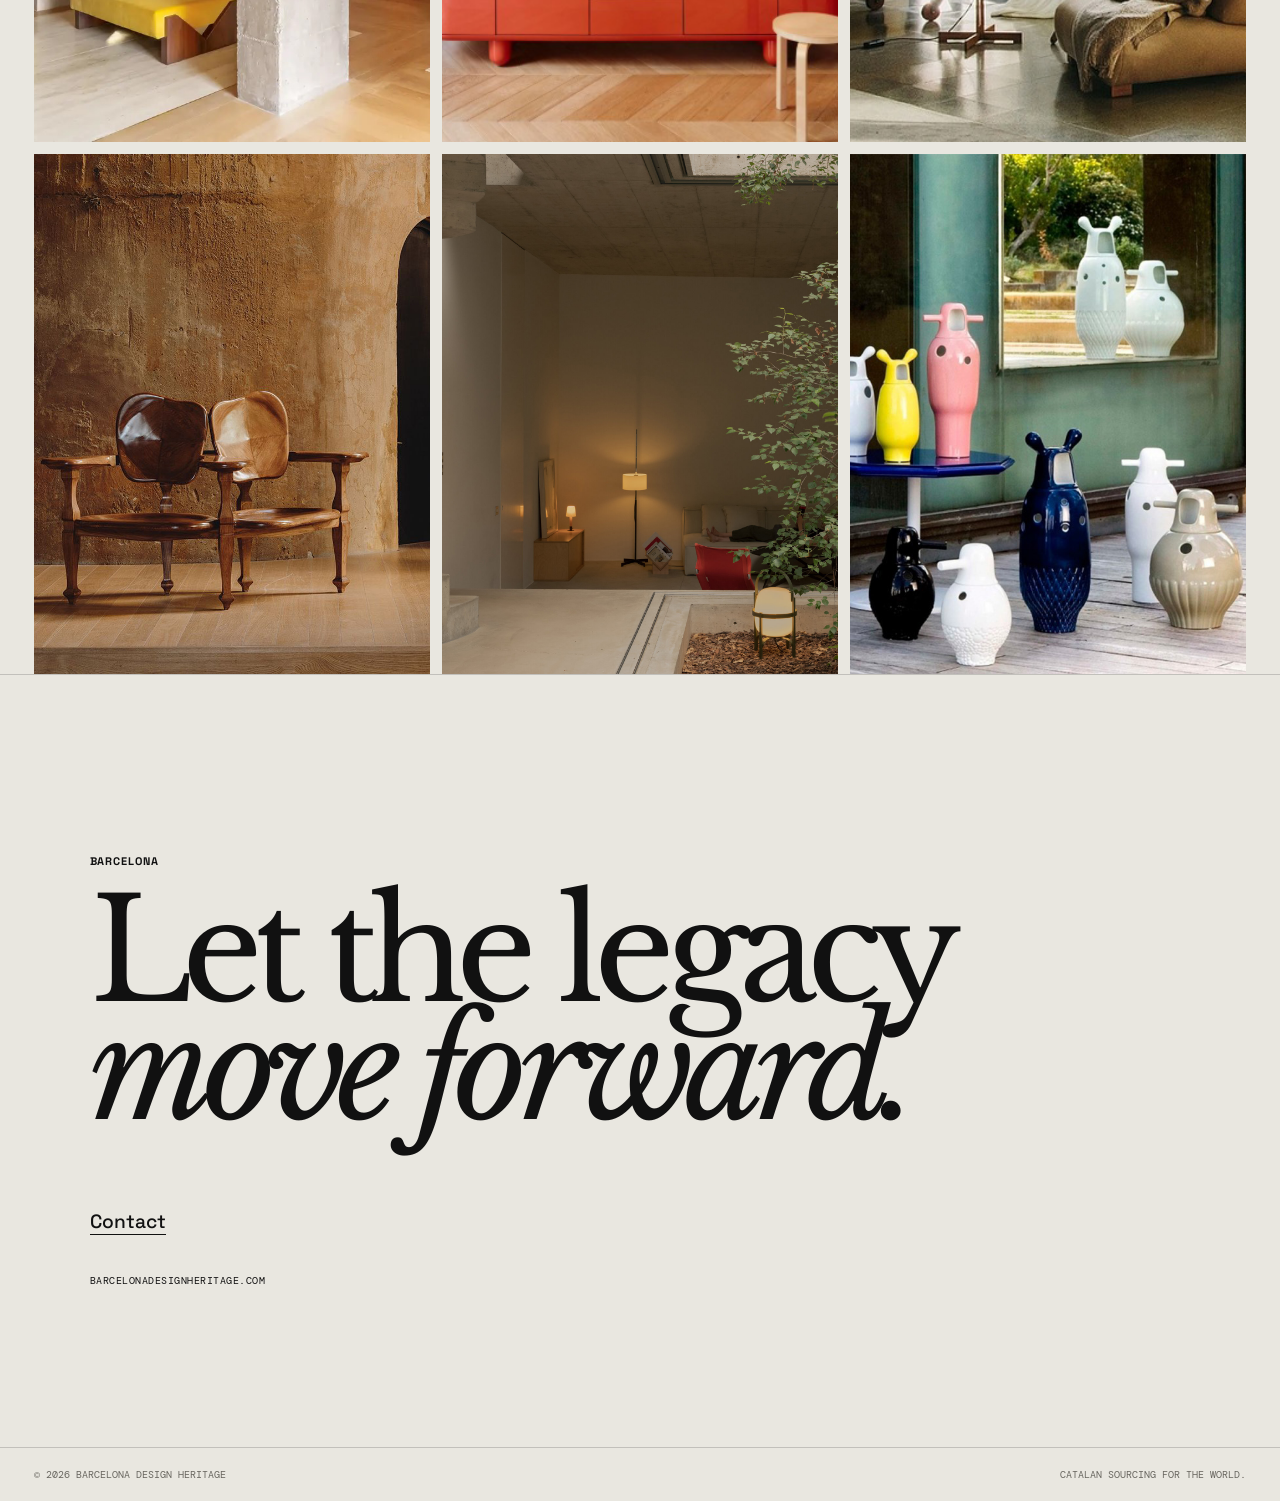
==== commit 9aa524dc: "Update index.html" ====
--- a/index.html
+++ b/index.html
@@ -141,7 +141,7 @@
 </main>
 
 <footer>
-  <span>© 2026 Barcelona Design Heritage</span><span>CATALAN SOURCING FOR THE WORLD</span>
+  <span>© 2026 Barcelona Design Heritage</span>
   <span>Catalan sourcing for the world.</span>
 </footer>
 </body>
--- a/style.css
+++ b/style.css
@@ -37,9 +37,9 @@
 
 .nav-logo img{
   display:block;
-  width:88px;
+  width:160px;
   height:auto;
-  max-height:88px;
+  max-height:62px;
   object-fit:contain
 }
 
@@ -70,7 +70,8 @@
 
 .lang a,.lang .active{
   font:700 10px "DM Mono",monospace;
-  letter-spacing:.04em
+  letter-spacing:.04em;
+  line-height:1
 }
 
 .lang a{opacity:.55}
@@ -86,7 +87,7 @@
 
 .hero-lockup{
   display:block;
-  width:min(380px,65vw);
+  width:min(300px,58vw);
   height:auto
 }
 
@@ -279,12 +280,10 @@
 
 .gallery-item img{
   width:100%;
-  height:360px;
+  height:520px;
   object-fit:cover;
   display:block
 }
-
-.gallery-item.tall img{height:520px}
 
 .contact{
   padding:180px 7vw 150px;
@@ -328,8 +327,8 @@
   }
 
   .nav-logo img{
-    width:88px;
-    max-height:88px
+    width:135px;
+    max-height:54px
   }
 
   .nav nav{display:none}
@@ -495,4 +494,21 @@
   .global-grid article:last-child{border-bottom:0}
 
   .global-closing{margin-top:35px}
-}+}
+
+/* FINAL LOGO SIZING — keep these values */
+.nav-logo img{
+  display:block !important;
+  width:88px !important;
+  max-width:88px !important;
+  height:auto !important;
+  max-height:88px !important;
+  object-fit:contain !important;
+}
+
+.hero-lockup{
+  display:block !important;
+  width:520px !important;
+  max-width:80vw !important;
+  height:auto !important;
+}
